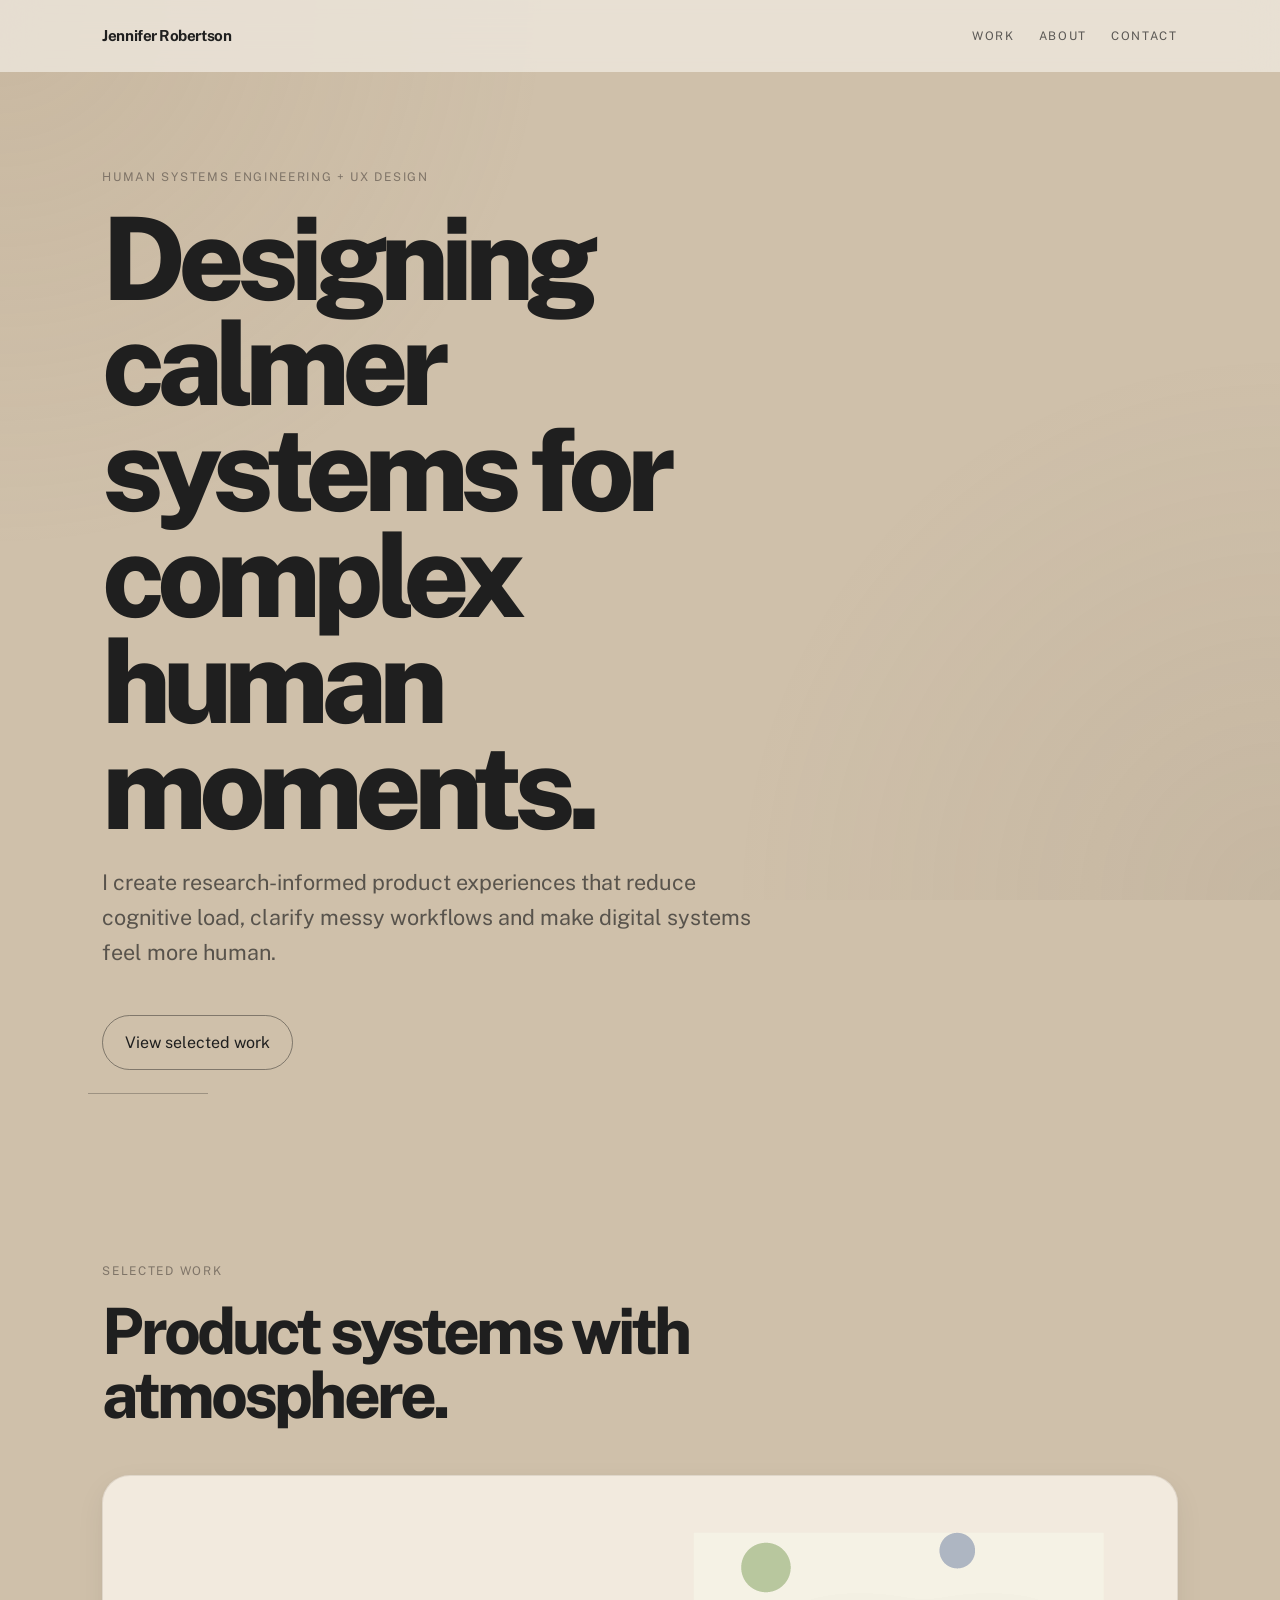
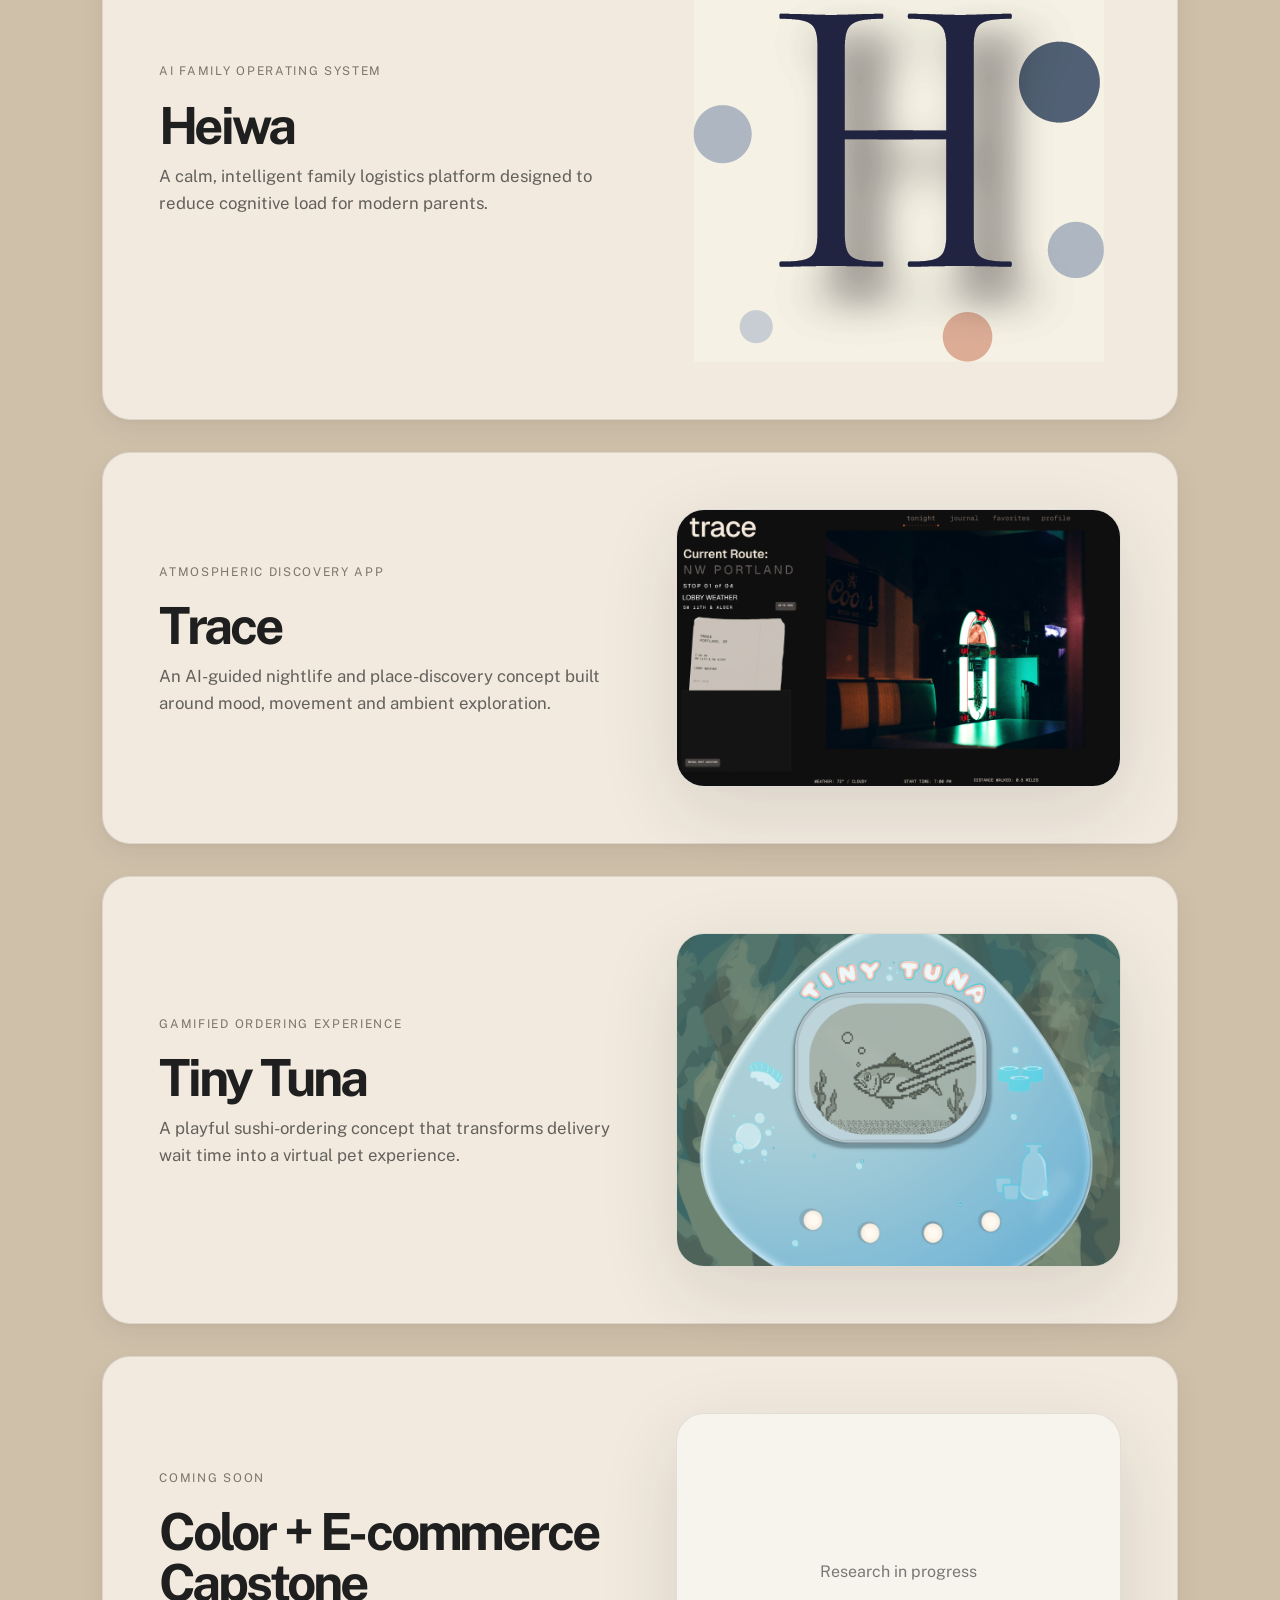
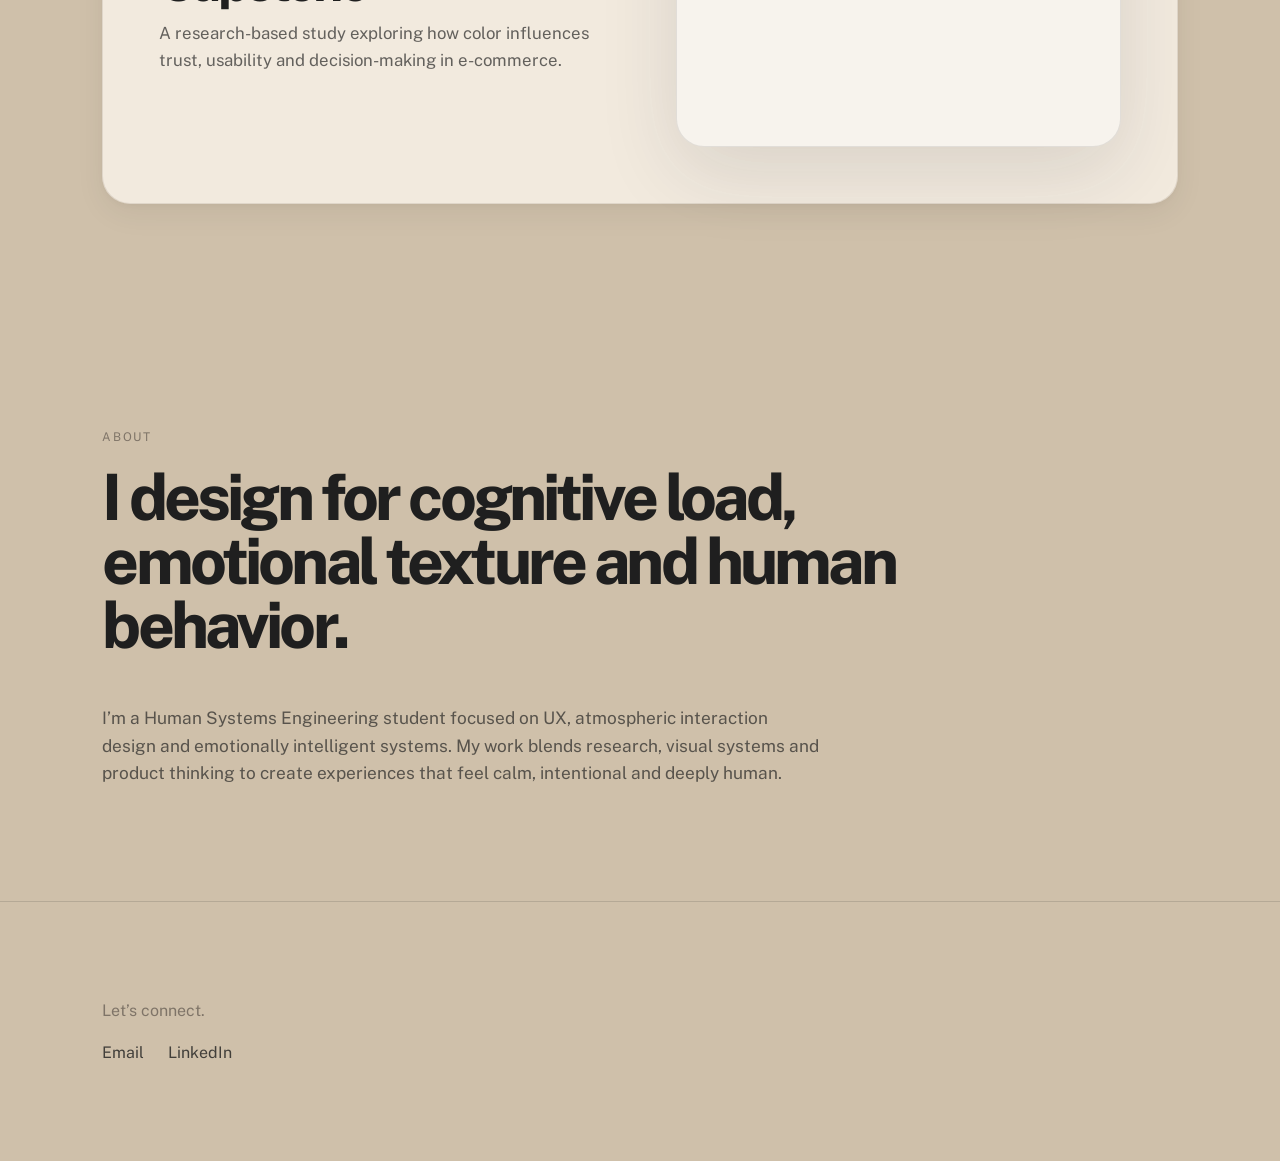
==== index.html @ 4838f0c1 "fixes" ====
<!DOCTYPE html>
<html lang="en">
<head>
  <meta charset="UTF-8">
  <meta name="viewport" content="width=device-width, initial-scale=1.0">

  <title>Jennifer Robertson | Portfolio</title>

  <link rel="preconnect" href="https://fonts.googleapis.com">
  <link rel="preconnect" href="https://fonts.gstatic.com" crossorigin>
  <link href="https://fonts.googleapis.com/css2?family=Public+Sans:wght@300;400;500;600;700;800&display=swap" rel="stylesheet">

  <link rel="stylesheet" href="styles.css">
</head>

<body>
  <header>
    <a href="index.html" class="logo">Jennifer Robertson</a>

    <nav>
      <a href="#work">Work</a>
      <a href="#about">About</a>
      <a href="#contact">Contact</a>
    </nav>
  </header>

  <main>
    <section class="hero fade-in">
      <p class="eyebrow">Human Systems Engineering + UX Design</p>

      <h1>Designing calmer systems for complex human moments.</h1>

<p class="intro">
  I create research-informed product experiences that reduce cognitive load, clarify messy workflows and make digital systems feel more human.
</p>

      <a href="#work" class="button">View selected work</a>
    </section>

    <section id="work" class="work fade-in">
      <p class="eyebrow">Selected Work</p>

      <h2>Product systems with atmosphere.</h2>

      <a class="project-card" href="projects/heiwa.html">
        <div class="project-copy">
          <p class="project-label">AI family operating system</p>
          <h3>Heiwa</h3>
          <p>
            A calm, intelligent family logistics platform designed
            to reduce cognitive load for modern parents.
          </p>
        </div>

        <div class="heiwa-hero-image">
  <img src="../assets/images/heiwa-logo.png"
       alt="Heiwa logo">
</div>
      </a>

      <a class="project-card" href="projects/trace.html">
        <div class="project-copy">
          <p class="project-label">Atmospheric discovery app</p>
          <h3>Trace</h3>
          <p>
            An AI-guided nightlife and place-discovery concept
            built around mood, movement and ambient exploration.
          </p>
        </div>

        <div class="project-image">
          <img src="assets/images/trace-preview.png" alt="Preview of the Trace interface">
        </div>
      </a>

      <a class="project-card" href="projects/tiny-tuna.html">
        <div class="project-copy">
          <p class="project-label">Gamified ordering experience</p>
          <h3>Tiny Tuna</h3>
          <p>
            A playful sushi-ordering concept that transforms delivery
            wait time into a virtual pet experience.
          </p>
        </div>

        <div class="project-image tiny-tuna-card-image">
  <img src="assets/images/tiny-tuna-preview.png" alt="Tiny Tuna virtual pet sushi ordering concept">
</div>

      <a class="project-card" href="projects/capstone.html">
        <div class="project-copy">
          <p class="project-label">Coming soon</p>
          <h3>Color + E-commerce Capstone</h3>
          <p>
            A research-based study exploring how color influences
            trust, usability and decision-making in e-commerce.
          </p>
        </div>

        <div class="project-image placeholder">
          <p>Research in progress</p>
        </div>
      </a>
    </section>

    <section id="about" class="about">
      <p class="eyebrow">About</p>

      <h2>I design for cognitive load, emotional texture and human behavior.</h2>

      <p>
        I’m a Human Systems Engineering student focused on UX,
        atmospheric interaction design and emotionally intelligent systems.
        My work blends research, visual systems and product thinking
        to create experiences that feel calm, intentional and deeply human.
      </p>
    </section>
  </main>

  <footer id="contact">
    <p>Let’s connect.</p>

    <div class="footer-links">
      <a href="mailto:robertsonjenniferc@gmail.com">Email</a>
      <a href="https://www.linkedin.com/in/jennifercrobertson/">LinkedIn</a>
      
    </div>
  </footer>
</body>
</html>
---- styles.css ----
* {
  box-sizing: border-box;
}
html {
  scroll-behavior: smooth;
}
body {
  margin: 0;
  font-family: 'Public Sans', sans-serif;
  background: #cfc0aa;
  color: #1f1f1f;
  line-height: 1.6;
  overflow-x: hidden;
  cursor: default;
}
/* GLOBAL HOMEPAGE BACKGROUND */
body::before {
  content: "";
  position: fixed;
  inset: 0;

  background:
    radial-gradient(
      circle at top left,
      rgba(170, 145, 115, 0.16),
      transparent 35%
    ),
    radial-gradient(
      circle at bottom right,
      rgba(120, 105, 90, 0.10),
      transparent 35%
    );

  z-index: -2;
}

/* HEADER */
header {
  position: sticky;
  top: 0;
  display: flex;
  justify-content: space-between;
  align-items: center;
  padding: 24px 8%;
  backdrop-filter: blur(18px);
  background: rgba(241, 236, 227, 0.72);
  z-index: 10;
}
.logo,
nav a,
footer a {
  color: #1f1f1f;
  text-decoration: none;
}
.logo {
  font-size: 0.95rem;
  font-weight: 700;
  letter-spacing: -0.03em;
}
nav {
  display: flex;
  gap: 24px;
}
nav a {
  text-transform: uppercase;
  letter-spacing: 0.14em;
  font-size: 0.74rem;
  opacity: 0.7;
  transition: opacity 0.25s ease;
}
nav a:hover,
footer a:hover {
  opacity: 1;
}
a,
.button,
.project-card {
  cursor: pointer;
}
/* HERO */
.hero {
  position: relative;
  min-height: 82vh;
  display: flex;
  flex-direction: column;
  justify-content: center;
  padding: 96px 8%;
  max-width: 1100px;
}
.hero::after {
  content: "";
  position: absolute;
  bottom: 72px;
  left: 8%;
  width: 120px;
  height: 1px;
  background: rgba(31, 31, 31, 0.28);
}
.hero h1 {
  text-wrap: balance;
}
/* TYPE */
.eyebrow,
.project-label {
  text-transform: uppercase;
  letter-spacing: 0.14em;
  font-size: 0.75rem;
  color: #7f7468;
  margin: 0 0 18px;
}
h1,
h2,
h3,
p {
  margin-top: 0;
}
h1 {
  font-size: clamp(4rem, 9vw, 8rem);
  line-height: 0.92;
  letter-spacing: -0.07em;
  font-weight: 800;
  max-width: 10ch;
  margin-bottom: 24px;
}
h2 {
  font-size: clamp(2.3rem, 5vw, 4.5rem);
  line-height: 1;
  letter-spacing: -0.06em;
  font-weight: 750;
  max-width: 850px;
  margin-bottom: 48px;
}
h3 {
  font-size: clamp(2rem, 4vw, 3.5rem);
  line-height: 1;
  letter-spacing: -0.06em;
  font-weight: 700;
  margin-bottom: 12px;
}
.intro {
  font-size: clamp(1.1rem, 2vw, 1.35rem);
  max-width: 650px;
  color: rgba(31, 31, 31, 0.68);
}
/* BUTTON */
.button {
  width: fit-content;
  margin-top: 24px;
  padding: 14px 22px;
  border: 1px solid rgba(31, 31, 31, 0.45);
  border-radius: 999px;
  color: #1f1f1f;
  text-decoration: none;
  transition:
    background 0.25s ease,
    color 0.25s ease,
    transform 0.25s ease;
}
.button:hover {
  background: #1f1f1f;
  color: #f1ece3;
  transform: translateY(-2px);
}
/* SECTIONS */
.work,
.about,
footer {
  padding: 96px 8%;
}
/* PROJECT CARDS */
.project-card {
  position: relative;

  display: grid;
  grid-template-columns: 1fr 0.95fr;

  gap: 48px;
  align-items: center;

  max-width: 1180px;

  padding: 56px;
  margin-bottom: 32px;

  background: rgba(255, 250, 243, 0.72);
  backdrop-filter: blur(6px);

  border: 1px solid rgba(92, 74, 53, 0.12);
  border-radius: 28px;

  box-shadow:
    0 10px 30px rgba(0, 0, 0, 0.06),
    0 2px 8px rgba(0, 0, 0, 0.04);

  color: #1f1f1f;
  text-decoration: none;

  transition:
    transform 0.35s ease,
    box-shadow 0.35s ease;
}
.project-card:hover {
  transform: translateY(-6px);

  box-shadow:
    0 18px 50px rgba(0, 0, 0, 0.10),
    0 6px 20px rgba(0, 0, 0, 0.06);
}
.project-card::after {
  content: "";
  position: absolute;
  left: 0;
  bottom: 0;
  width: 0%;
  height: 1px;
  background: rgba(31, 31, 31, 0.5);
  transition: width 0.4s ease;
}
.project-card:hover::after {
  width: 100%;
}
.project-copy p:last-child {
  color: rgba(31, 31, 31, 0.68);
  font-size: 1.05rem;
  max-width: 560px;
}
/* PROJECT IMAGES */
.project-image {
  aspect-ratio: 4 / 3;
  border-radius: 28px;
  overflow: hidden;
  background: #f7f3ed;
  border: 1px solid rgba(31, 31, 31, 0.10);
  box-shadow: 0 24px 80px rgba(31, 31, 31, 0.12);
}
.project-card:nth-of-type(2) .project-image {
  aspect-ratio: 16 / 10;
}
.project-image img {
  width: 100%;
  height: 100%;
  object-fit: cover;
  filter: saturate(0.95) contrast(1.02);
  transition:
    transform 0.5s ease,
    filter 0.5s ease;
}
.project-card:hover .project-image img {
  transform: scale(1.04);
  filter: saturate(1.08) contrast(1.04);
}
.project-image.placeholder {
  display: grid;
  place-items: center;
  color: rgba(31, 31, 31, 0.58);
}
.tiny-tuna-card-image {
  display: flex;
  align-items: center;
  justify-content: center;
  background: #f3efe4;
}
.heiwa-card-image {
  height: 460px;
}

.heiwa-card-image img {
  width: 70%;
}

/* ABOUT */
.about {
  max-width: 1100px;
}
.about p:last-child {
  color: rgba(31, 31, 31, 0.68);
  font-size: 1.08rem;
  max-width: 720px;
}
/* FOOTER */
footer {
  border-top: 1px solid rgba(31, 31, 31, 0.14);
}
footer p {
  color: #7f7468;
}
.footer-links {
  display: flex;
  gap: 24px;
  flex-wrap: wrap;
}
footer a {
  opacity: 0.8;
  transition: opacity 0.25s ease;
}
/* FADE IN */
.fade-in {
  animation: fadeIn 1.2s ease forwards;
}
@keyframes fadeIn {
  from {
    opacity: 0;
    transform: translateY(18px);
  }
  to {
    opacity: 1;
    transform: translateY(0);
  }
}
/* TRACE PAGE */
.trace-page {
  background: #0b0b0b;
  color: #f3ede4;
}
.trace-page::before {
  content: "";
  position: fixed;
  inset: 0;
  background-image:
    linear-gradient(rgba(0, 0, 0, 0.55), rgba(0, 0, 0, 0.88)),
    url("assets/images/trace-preview.png");
  background-size: cover;
  background-position: center;
  opacity: 0.22;
  filter: blur(2px) saturate(0.9);
  transform: scale(1.03);
  z-index: -2;
}
.trace-page::after {
  content: "";
  position: fixed;
  inset: 0;
  background:
    radial-gradient(circle at top left, rgba(255, 180, 120, 0.10), transparent 35%),
    radial-gradient(circle at bottom right, rgba(120, 150, 255, 0.08), transparent 35%);
  pointer-events: none;
  z-index: -1;
}
.trace-page header {
  background: rgba(11, 11, 11, 0.55);
}
.trace-page .logo,
.trace-page nav a {
  color: #f3ede4;
}
.trace-page .eyebrow,
.trace-page .project-label {
  color: #b8aba0;
}
.trace-page .intro,
.trace-page .case-section p:last-child,
.trace-page .case-overview p:last-child {
  color: rgba(243, 237, 228, 0.76);
}
.trace-visual-hero {
  position: relative;
  min-height: 88vh;
  max-width: none;
  padding: 0;
  overflow: hidden;
}
.trace-visual-hero img {
  position: absolute;
  inset: 0;
  width: 100%;
  height: 100%;
  object-fit: cover;
  opacity: 0.42;
  filter: saturate(0.95) contrast(1.05);
}
.trace-visual-hero::before {
  content: "";
  position: absolute;
  inset: 0;
  background:
    linear-gradient(90deg, rgba(11, 11, 11, 0.92), rgba(11, 11, 11, 0.45)),
    linear-gradient(rgba(11, 11, 11, 0.2), rgba(11, 11, 11, 0.82));
  z-index: 1;
}
.trace-visual-hero::after {
  display: none;
}
.case-hero-copy {
  position: relative;
  z-index: 2;
  padding: 120px 8%;
  max-width: 900px;
}
.case-hero {
  min-height: 72vh;
  padding: 120px 8% 72px;
  display: flex;
  flex-direction: column;
  justify-content: center;
}
.case-hero h1 {
  max-width: none;
}
.case-image-wide {
  padding: 0 8% 96px;
}
.case-image-wide img {
  width: 100%;
  max-height: 760px;
  object-fit: cover;
  border-radius: 32px;
  border: 1px solid rgba(243, 237, 228, 0.14);
  box-shadow: 0 32px 100px rgba(0, 0, 0, 0.45);
}
.case-overview {
  display: grid;
  grid-template-columns: repeat(3, 1fr);
  gap: 32px;
  padding: 0 8% 96px;
  max-width: 1180px;
}
.case-section {
  padding: 96px 8%;
  max-width: 980px;
}
.case-section p:last-child {
  font-size: 1.1rem;
  max-width: 720px;
}
.case-section.split {
  max-width: 1180px;
  display: grid;
  grid-template-columns: 1fr 1fr;
  gap: 64px;
  align-items: start;
}
.case-quote {
  padding: 120px 8%;
  max-width: 1180px;
}
.case-quote p {
  font-size: clamp(2.4rem, 6vw, 6rem);
  line-height: 0.98;
  letter-spacing: -0.07em;
  font-weight: 800;
  max-width: 950px;
  color: #f3ede4;
}
.case-gallery {
  display: grid;
  grid-template-columns: 1fr 1fr;
  gap: 24px;
  padding: 24px 8% 96px;
}
.case-gallery img {
  width: 100%;
  height: 520px;
  object-fit: cover;
  border-radius: 28px;
  border: 1px solid rgba(243, 237, 228, 0.14);
  box-shadow: 0 24px 80px rgba(0, 0, 0, 0.35);
}
/* HEIWA PAGE */
.heiwa-page {
  background: #ece5d8;
  color: #212e40;
}

.heiwa-image-block,
.heiwa-feature img,
.heiwa-gallery img,
.heiwa-design-system img {
  background: #f8f5ec;
}

.heiwa-section,
.heiwa-design-system {
  background: transparent;
}
.heiwa-page::before,
.heiwa-page::after {
  display: none;
}
.heiwa-page header {
  background: rgba(243, 239, 228, 0.78);
}
.heiwa-page .logo,
.heiwa-page nav a {
  color: #212e40;
}
.heiwa-page .eyebrow {
  color: #4f6074;
}
.heiwa-hero-image {
  display: flex;
  justify-content: center;
  align-items: center;
}

.heiwa-hero h1 {
  max-width: 11ch;
}
.heiwa-hero .intro,
.heiwa-section p:last-child,
.heiwa-feature-copy p,
.heiwa-design-system p {
  color: rgba(33, 46, 64, 0.76);
}
.heiwa-image-block,
.heiwa-feature img,
.heiwa-gallery img,
.heiwa-design-system img {
  border-radius: 32px;
  overflow: hidden;
  background: #f8f5ec;
  box-shadow: 0 24px 80px rgba(33, 46, 64, 0.16);
  border: 1px solid rgba(33, 46, 64, 0.08);
}

.heiwa-hero-image {
  background: transparent;
  border: none;
  box-shadow: none;
  display: flex;
  justify-content: center;
  align-items: center;
}
.heiwa-image-block,
.heiwa-feature img,
.heiwa-gallery img,
.heiwa-design-system img {
  border-radius: 32px;
  overflow: hidden;
  background: #f8f5ec;
  box-shadow: 0 24px 80px rgba(33, 46, 64, 0.16);
  border: 1px solid rgba(33, 46, 64, 0.08);
}

.heiwa-hero-image {
  background: transparent;
  border: none;
  box-shadow: none;
  display: flex;
  justify-content: center;
  align-items: center;
}
.heiwa-overview {
  display: grid;
  grid-template-columns: repeat(3, 1fr);
  gap: 32px;
  padding: 0 8% 96px;
  max-width: 1180px;
}
.heiwa-overview p:last-child {
  color: rgba(33, 46, 64, 0.72);
}
.heiwa-section {
  padding: 96px 8%;
  max-width: 980px;
}
.heiwa-section.split {
  max-width: 1180px;
  display: grid;
  grid-template-columns: 1fr 1fr;
  gap: 64px;
}
.heiwa-image-block {
  margin: 0 8% 96px;
}
.heiwa-image-block img {
  max-height: 780px;
  object-fit: cover;
}
.heiwa-feature {
  display: grid;
  grid-template-columns: 0.75fr 1fr;
  gap: 64px;
  align-items: center;
  padding: 96px 8%;
}
.heiwa-feature.reverse {
  grid-template-columns: 1fr 0.75fr;
}
.heiwa-feature.reverse .heiwa-feature-copy {
  order: 2;
}
.heiwa-feature.reverse img {
  order: 1;
}
.heiwa-feature img {
  max-height: 820px;
  object-fit: contain;
  background: #f8f5ec;
}
.heiwa-gallery {
  display: grid;
  grid-template-columns: 1fr 1fr;
  gap: 32px;
  padding: 24px 8% 96px;
}
.heiwa-gallery img {
  max-height: 780px;
  object-fit: contain;
  background: #f8f5ec;
}
.heiwa-design-system {
  padding: 96px 8%;
}
.heiwa-design-system p {
  max-width: 720px;
  font-size: 1.08rem;
}
.heiwa-design-system img {
  margin-top: 40px;
}
.heiwa-design-system {
  padding: 96px 8%;
  max-width: 1200px;
}

.heiwa-design-system img {
  width: 100%;
  max-width: 1000px;
  margin-top: 40px;
  display: block;
  border-radius: 24px;
}
.heiwa-onboarding-block {
  padding: 24px 8% 96px;
  display: flex;
  justify-content: center;
}

.heiwa-onboarding-block img {
  width: 340px;
  max-width: 80%;
  height: auto;
  border-radius: 36px;
  box-shadow: 0 24px 60px rgba(33, 46, 64, 0.18);
}
.heiwa-phone-pair {
  display: flex;
  justify-content: center;
  align-items: flex-start;
  gap: 72px;
  padding: 24px 8% 96px;
}

.heiwa-phone-pair img {
  width: 300px;
  max-width: 42vw;
  height: auto;
  border-radius: 36px;
  box-shadow: 0 24px 60px rgba(33, 46, 64, 0.16);
}
/* TINY TUNA PAGE */
.tiny-tuna-page {
  background: #dff8fb;
  color: #26353a;
  position: relative;
}
.tiny-tuna-page::before,
.tiny-tuna-page::after {
  display: none;
}
.bubble-overlay {
  position: fixed;
  inset: 0;
  background-image: url("assets/images/bubbles.gif");
  background-repeat: repeat;
  background-size: cover;
  opacity: 0.2;
  pointer-events: none;
  z-index: 0;
}
.tiny-tuna-page header,
.tiny-tuna-page main {
  position: relative;
  z-index: 2;
}
.tiny-tuna-page header {
  background: rgba(223, 248, 251, 0.78);
}
.tiny-tuna-page .logo,
.tiny-tuna-page nav a {
  color: #26353a;
}
.tiny-tuna-page h1,
.tiny-tuna-page h2,
.tiny-tuna-page h3 {
  font-family: 'M PLUS Rounded 1c', sans-serif;
}
.tiny-tuna-page .eyebrow {
  font-family: 'M PLUS Rounded 1c', sans-serif;
  font-weight: 700;
  letter-spacing: 0.12em;
  color: #407d89;
}
.tiny-tuna-page p,
.tiny-tuna-page li {
  font-family: 'Public Sans', sans-serif;
}
.tuna-hero {
  display: grid;
  grid-template-columns: 0.9fr 1fr;
  gap: 64px;
  align-items: center;
  padding: 120px 8% 96px;
}
.tuna-hero h1 {
  max-width: 12ch;
}
.tuna-hero .intro,
.tuna-section p:last-child,
.tuna-overview p:last-child {
  color: rgba(38, 53, 58, 0.74);
}
.tuna-hero-gif {
  display: flex;
  justify-content: center;
  align-items: center;
  min-height: 520px;
  border-radius: 40px;
  background:
    radial-gradient(circle at center, rgba(255, 255, 255, 0.9), rgba(185, 233, 240, 0.45));
  border: 1px solid rgba(38, 53, 58, 0.08);
  box-shadow: 0 24px 80px rgba(38, 53, 58, 0.14);
}
.tuna-hero-gif img {
  width: min(70%, 560px);
  height: auto;
}
.tuna-overview {
  display: grid;
  grid-template-columns: repeat(3, 1fr);
  gap: 32px;
  padding: 0 8% 96px;
  max-width: 1180px;
}
.tuna-section {
  padding: 96px 8%;
  max-width: 980px;
}
.tiny-tuna-page h2 {
  font-size: clamp(2.4rem, 3.6vw, 4rem);
  line-height: 1.06;
  letter-spacing: -0.045em;
  max-width: 760px;
}
.tiny-tuna-page .tuna-section.split {
  display: block;
  max-width: 980px;
}
.tiny-tuna-page .tuna-section.split > div,
.tiny-tuna-page .tuna-section.split > p {
  max-width: 720px;
}
.tiny-tuna-page .tuna-section.split > p {
  margin-top: 32px;
}
.tuna-prompt-card {
  margin: 0 8% 96px;
  padding: 64px;
  border-radius: 36px;
  background: #fff7f2;
  border: 1px solid rgba(38, 53, 58, 0.08);
  box-shadow: 0 24px 80px rgba(38, 53, 58, 0.12);
}
.tuna-prompt-card h2 {
  max-width: 960px;
}
.brand-image {
  margin-top: 48px;
}
.brand-image img {
  width: 100%;
  display: block;
  border-radius: 28px;
  box-shadow: 0 24px 80px rgba(38, 53, 58, 0.12);
}
.tuna-flow-gallery {
  display: grid;
  grid-template-columns: repeat(3, 1fr);
  gap: 24px;
  padding: 24px 8% 96px;
}
.tuna-flow-gallery img {
  width: 100%;
  border-radius: 24px;
}
.tuna-states {
  display: grid;
  grid-template-columns: repeat(3, 1fr);
  gap: 24px;
  padding: 24px 8% 96px;
}
.tuna-state {
  padding: 32px;
  border-radius: 32px;
  background: rgba(255, 255, 255, 0.72);
  border: 1px solid rgba(38, 53, 58, 0.08);
  text-align: center;
  box-shadow: 0 18px 60px rgba(38, 53, 58, 0.10);
}
.tuna-state img {
  width: 100%;
  height: 220px;
  object-fit: contain;
}
.tuna-state h3 {
  font-size: 1.5rem;
  letter-spacing: -0.04em;
  font-weight: 700;
}
/* MOBILE */
@media (max-width: 760px) {
  header {
    flex-direction: column;
    align-items: flex-start;
    gap: 18px;
  }
  nav {
    gap: 16px;
    flex-wrap: wrap;
  }
  .hero,
  .case-hero,
  .heiwa-hero,
  .tuna-hero {
    padding-top: 88px;
  }
  .hero::after {
    bottom: 48px;
  }
  h1 {
    font-size: clamp(3.2rem, 16vw, 5rem);
  }
  h2 {
    line-height: 1.05;
  }
  .project-card,
  .case-section.split,
  .heiwa-hero,
  .heiwa-feature,
  .heiwa-feature.reverse,
  .heiwa-section.split,
  .heiwa-gallery,
  .heiwa-overview,
  .tuna-hero,
  .tuna-overview,
  .tuna-states,
  .tuna-flow-gallery {
    grid-template-columns: 1fr;
  }
  .project-card,
  .tuna-hero {
    gap: 40px;
  }
  .project-image {
    aspect-ratio: 16 / 10;
    border-radius: 20px;
  }
  .case-image-wide,
  .case-overview {
    padding-bottom: 64px;
  }
  .case-image-wide img,
  .heiwa-hero-image,
  .heiwa-image-block,
  .heiwa-feature img,
  .heiwa-gallery img,
  .heiwa-design-system img,
  .brand-image img {
    border-radius: 22px;
  }
  .case-section,
  .case-quote {
    padding-top: 72px;
    padding-bottom: 72px;
  }
  .case-gallery {
    grid-template-columns: 1fr;
  }
  .case-gallery img {
    height: auto;
  }
  .trace-visual-hero {
    min-height: 76vh;
  }
  .trace-visual-hero img {
    opacity: 0.35;
  }
  .case-hero-copy {
    padding: 96px 8%;
  }
  .heiwa-feature.reverse .heiwa-feature-copy,
  .heiwa-feature.reverse img {
    order: initial;
  }
  .tuna-hero-gif {
    min-height: 360px;
    border-radius: 28px;
  }
  .tuna-hero-gif img {
    width: 82%;
  }
  .tuna-prompt-card {
    padding: 32px;
    border-radius: 24px;
  }
  .tiny-tuna-page h2 {
    font-size: clamp(2.3rem, 11vw, 4rem);
    max-width: none;
  }
}
.heiwa-phone-pair {
  display: flex;
  justify-content: center;
  align-items: flex-start;
  gap: 72px;
  padding: 24px 8% 96px;
}

.heiwa-phone-pair img {
  width: 300px;
  max-width: 42vw;
  height: auto;
  border-radius: 36px;
  box-shadow: 0 24px 60px rgba(33, 46, 64, 0.16);
}
/* HEIWA HOMEPAGE CARD PREVIEW FIX */

.project-image.heiwa-card-image {
  height: 340px;
  

  display: flex;
  align-items: center;
  justify-content: center;

  background: #f8f5ec;
  overflow: hidden;
}

.project-image.heiwa-card-image img {
  width: 34%;
  height: auto;
  max-height: 88%;

  object-fit: contain;
  object-position: center center;

  transform: none;
}

.project-card:hover .project-image.heiwa-card-image img {
  transform: scale(1.02);
}
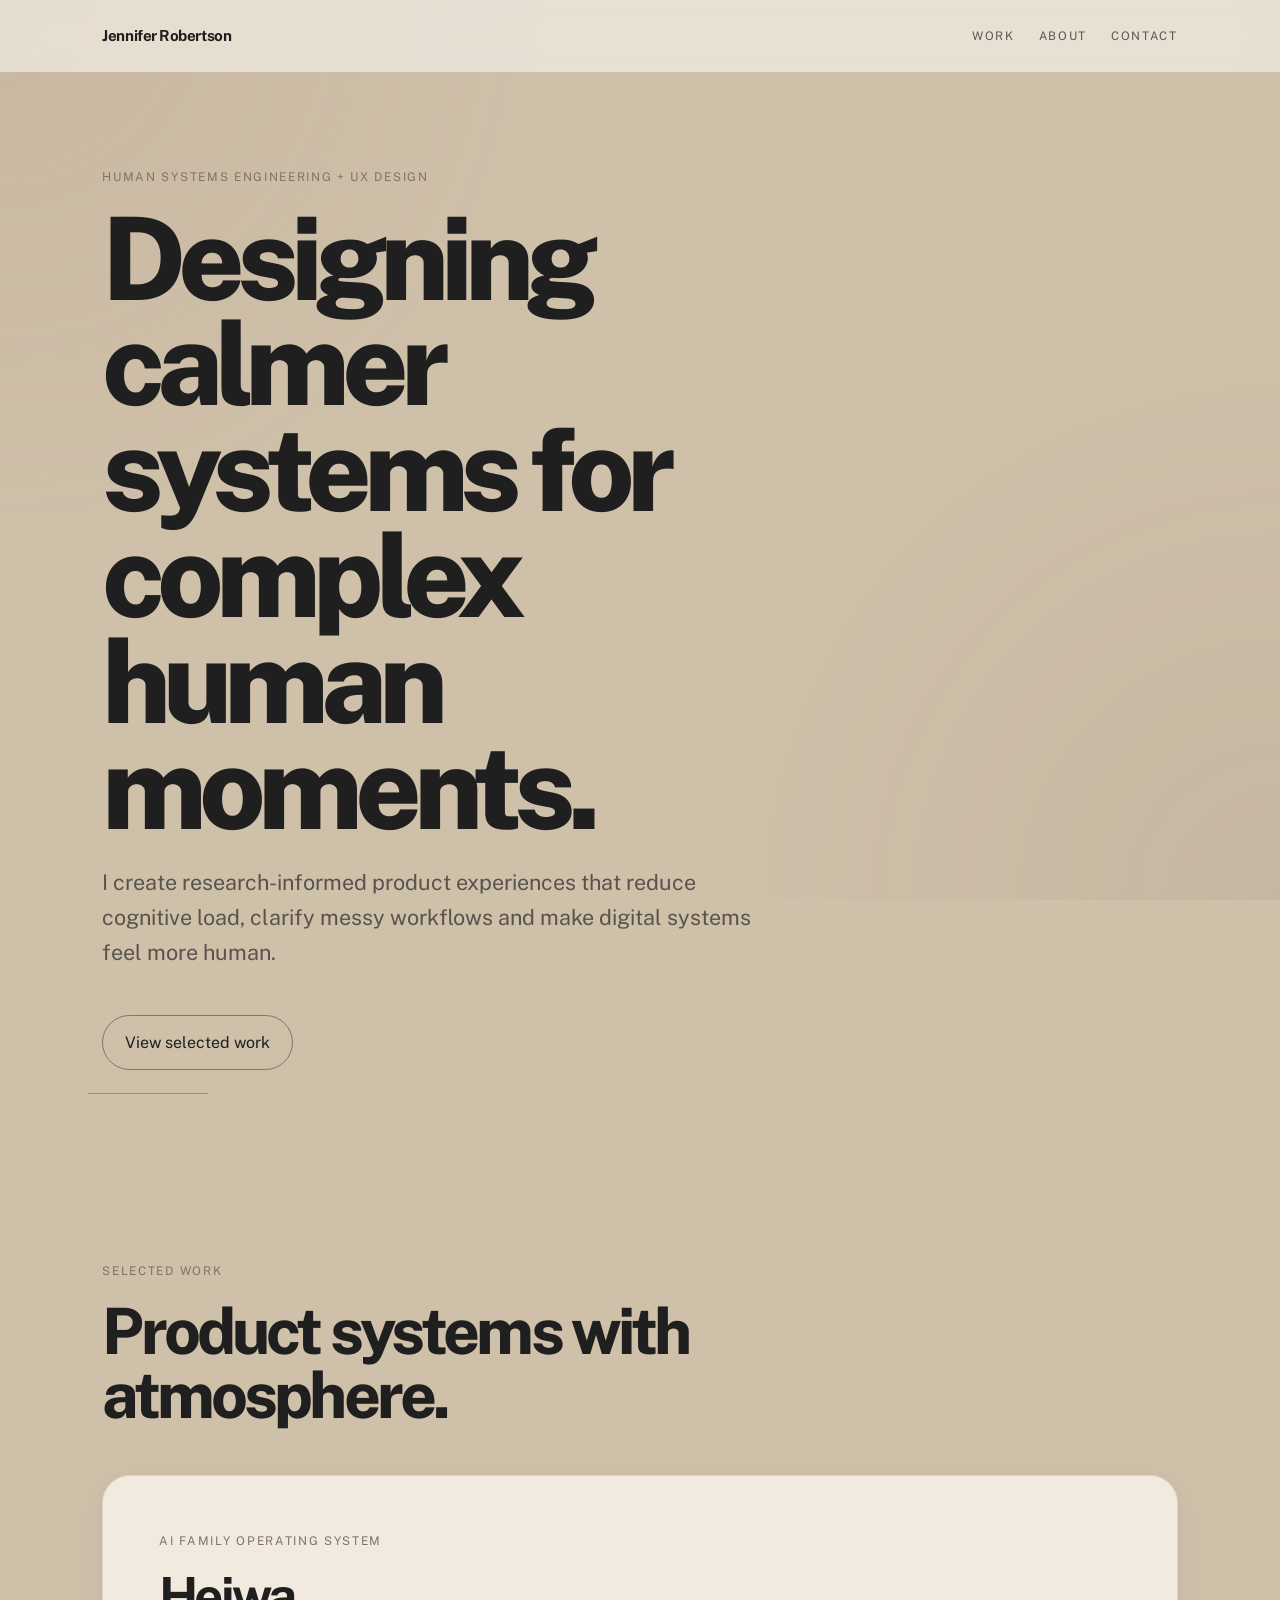
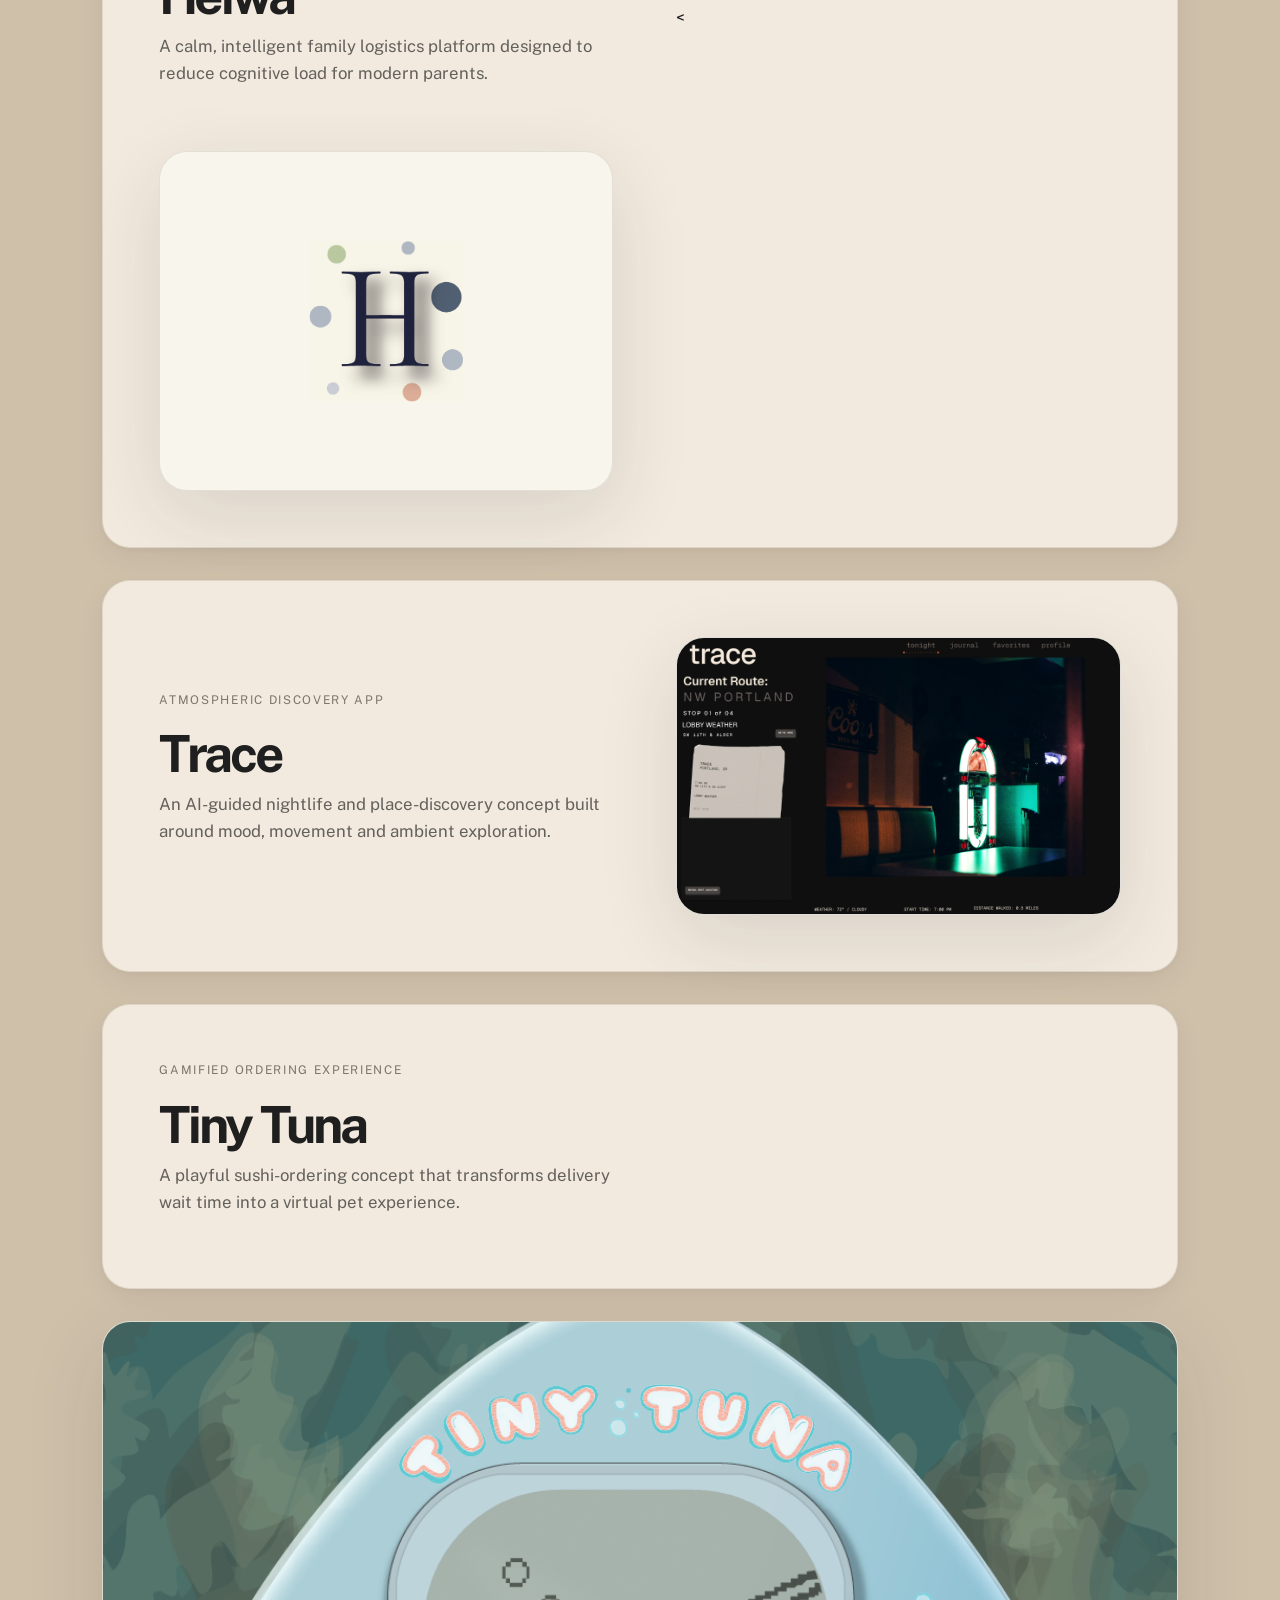
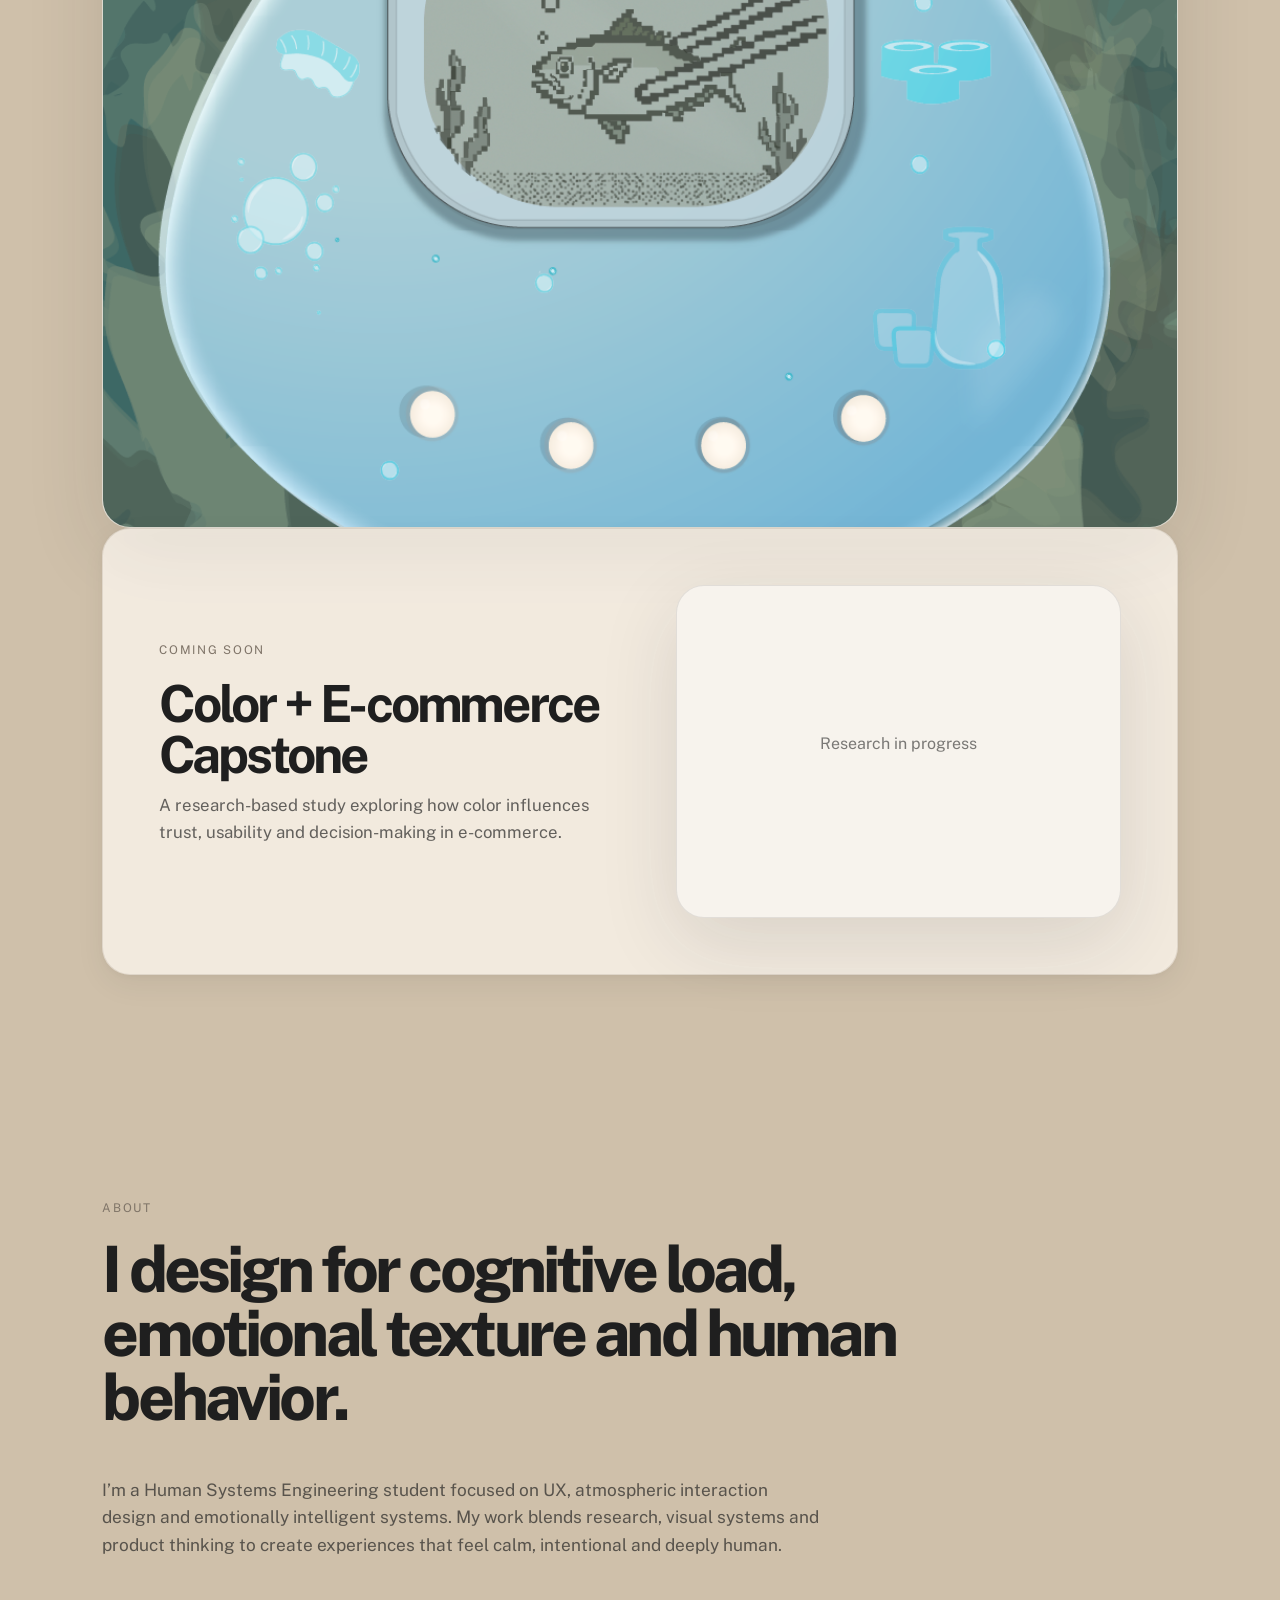
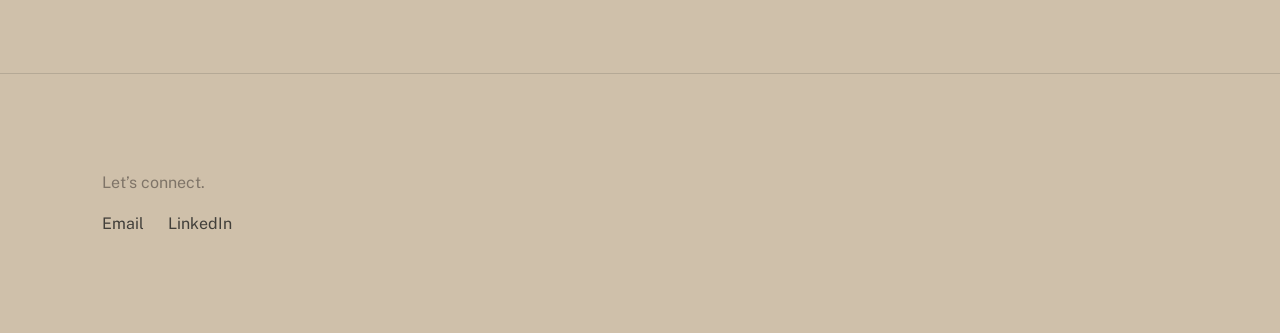
==== commit f19f8e3c: "Update index.html" ====
--- a/index.html
+++ b/index.html
@@ -52,9 +52,8 @@
           </p>
         </div>
 
-        <div class="heiwa-hero-image">
-  <img src="../assets/images/heiwa-logo.png"
-       alt="Heiwa logo">
+        <<div class="project-image heiwa-card-image">
+  <img src="assets/images/heiwa-logo.png" alt="Heiwa logo">
 </div>
       </a>
 
@@ -82,6 +81,7 @@
             wait time into a virtual pet experience.
           </p>
         </div>
+        </a>
 
         <div class="project-image tiny-tuna-card-image">
   <img src="assets/images/tiny-tuna-preview.png" alt="Tiny Tuna virtual pet sushi ordering concept">
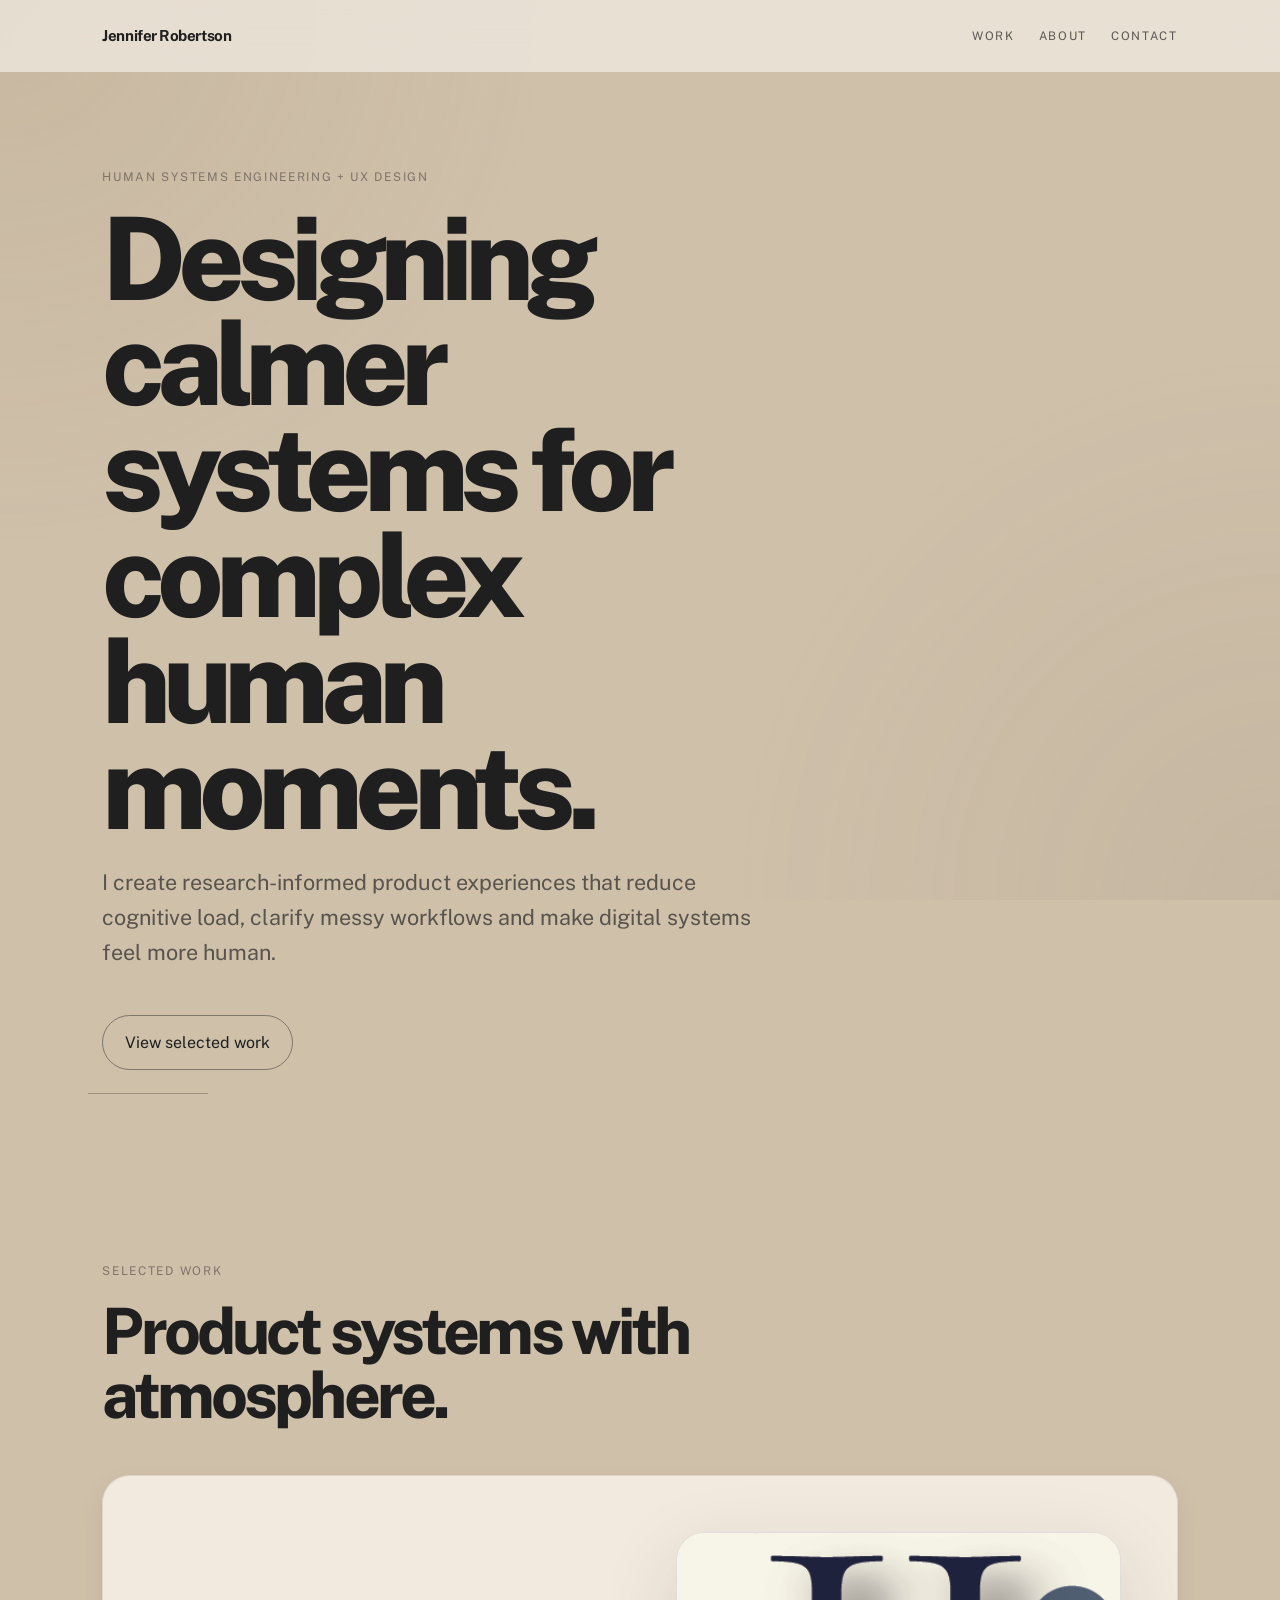
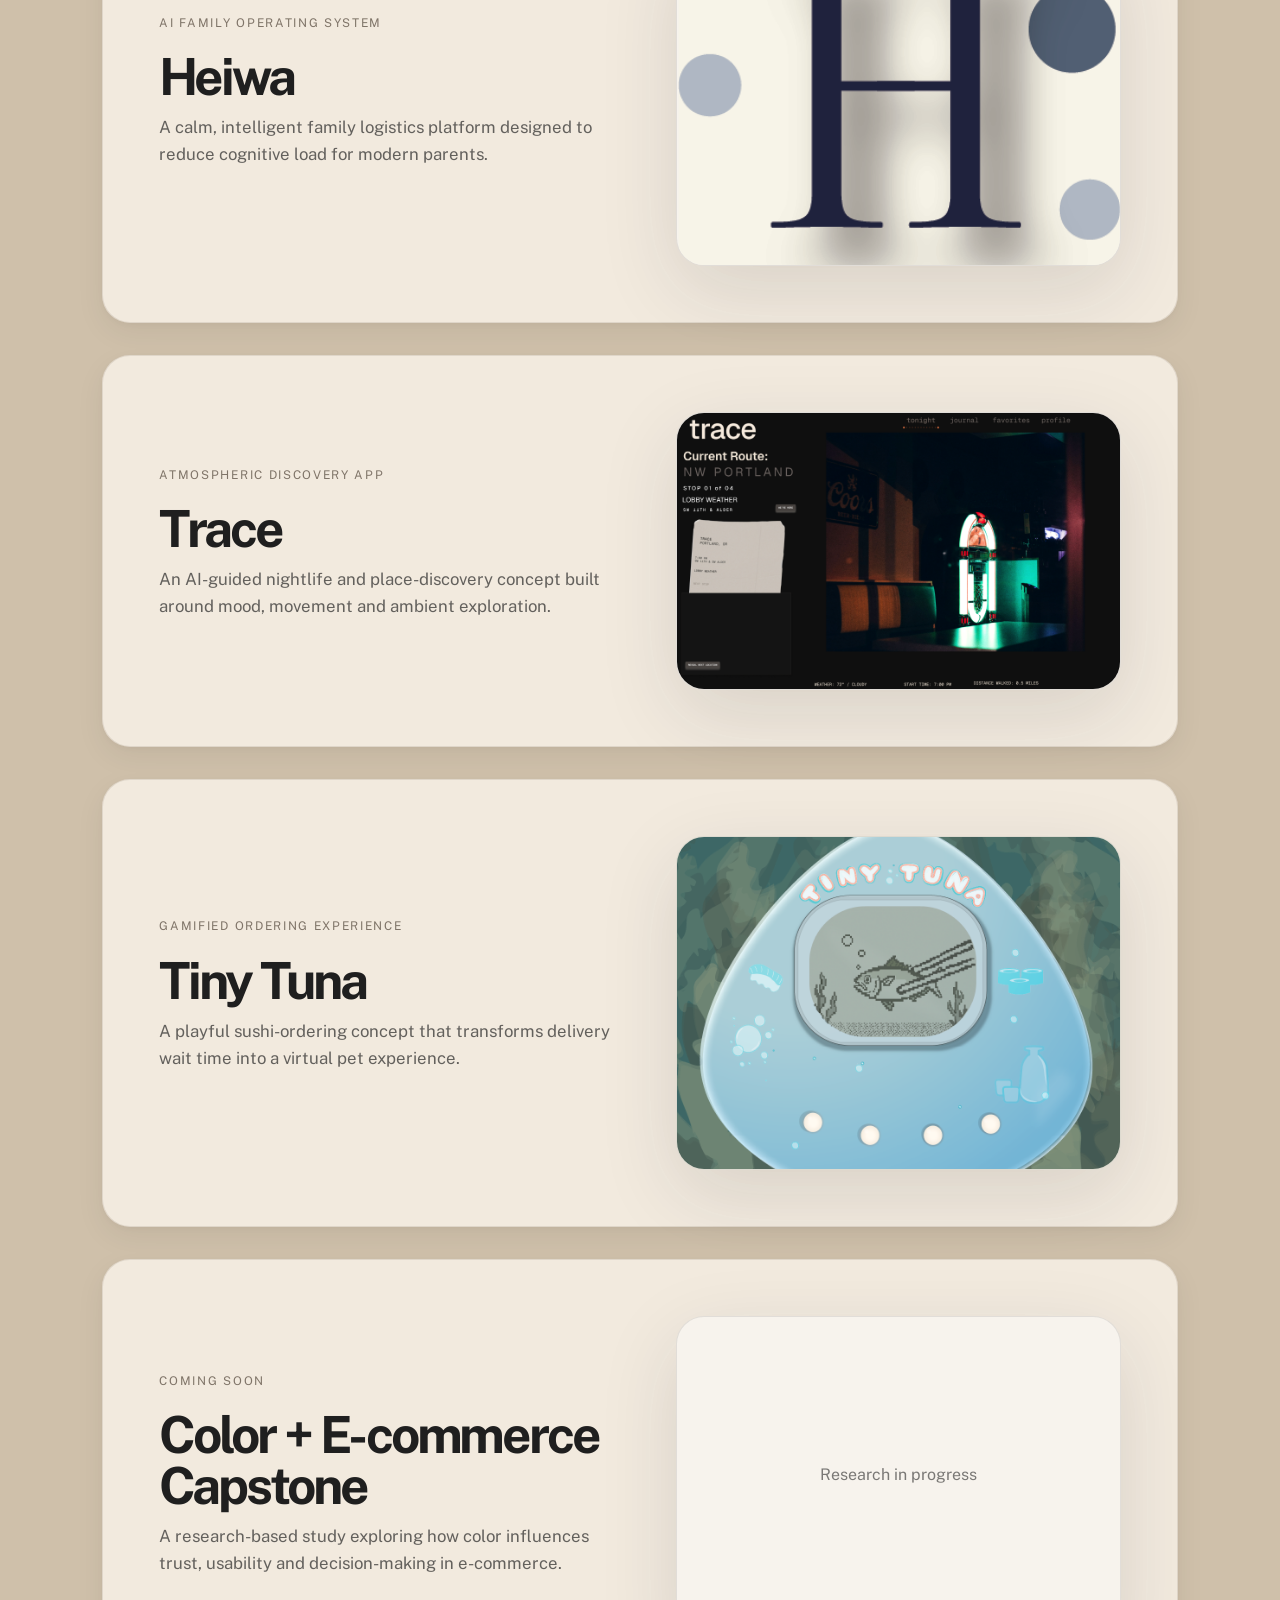
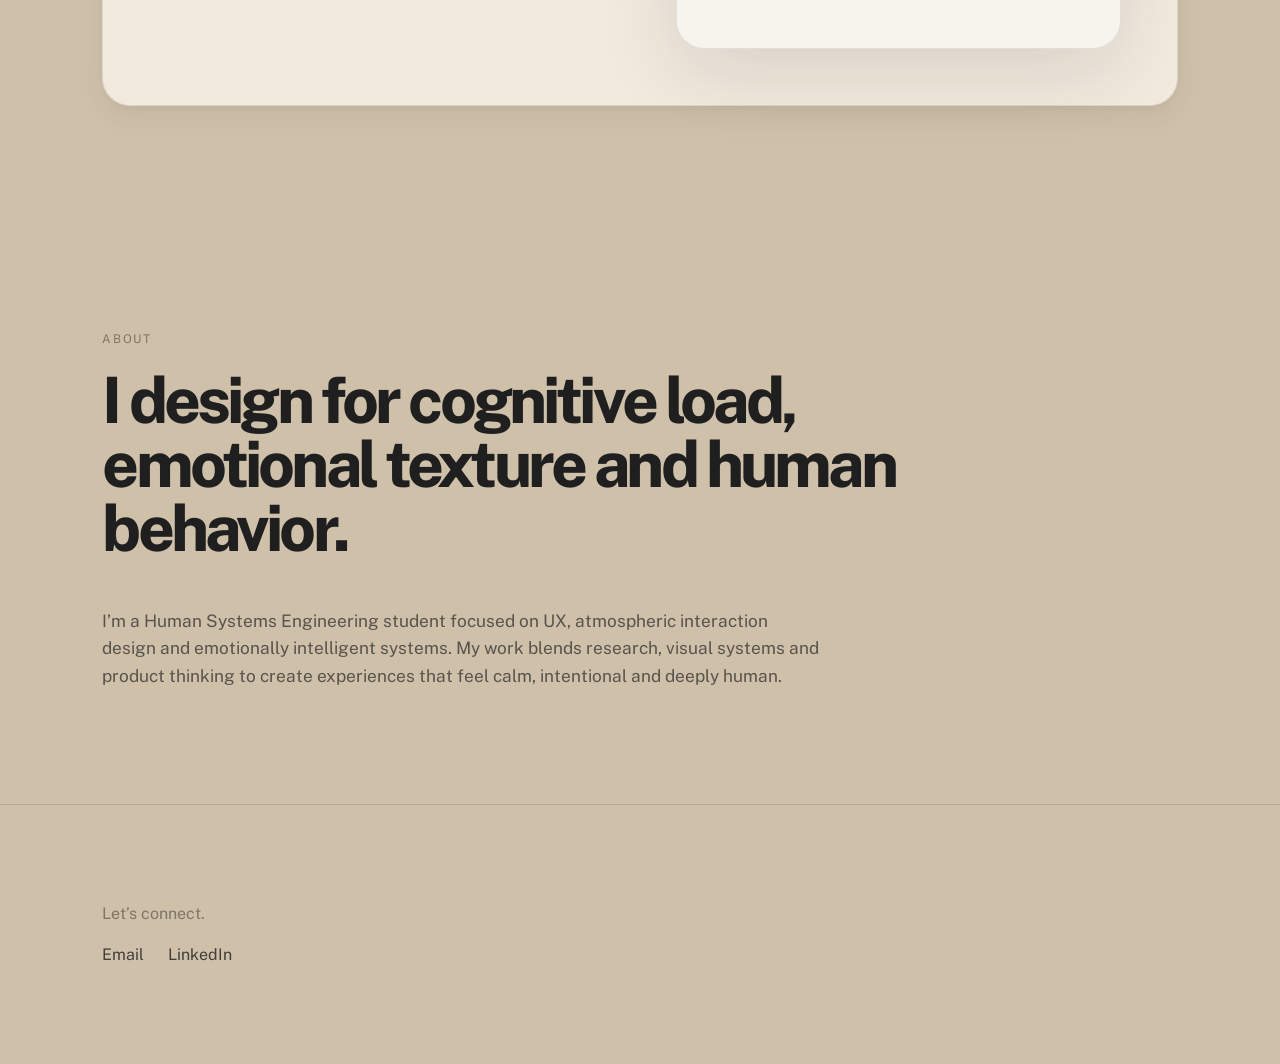
==== commit 8ce6beee: "Update index.html" ====
--- a/index.html
+++ b/index.html
@@ -3,17 +3,21 @@
 <head>
   <meta charset="UTF-8">
   <meta name="viewport" content="width=device-width, initial-scale=1.0">
-
   <title>Jennifer Robertson | Portfolio</title>
 
   <link rel="preconnect" href="https://fonts.googleapis.com">
   <link rel="preconnect" href="https://fonts.gstatic.com" crossorigin>
-  <link href="https://fonts.googleapis.com/css2?family=Public+Sans:wght@300;400;500;600;700;800&display=swap" rel="stylesheet">
+
+  <link
+    href="https://fonts.googleapis.com/css2?family=Public+Sans:wght@300;400;500;600;700;800&display=swap"
+    rel="stylesheet"
+  >
 
   <link rel="stylesheet" href="styles.css">
 </head>
 
 <body>
+
   <header>
     <a href="index.html" class="logo">Jennifer Robertson</a>
 
@@ -25,42 +29,58 @@
   </header>
 
   <main>
+
     <section class="hero fade-in">
       <p class="eyebrow">Human Systems Engineering + UX Design</p>
 
       <h1>Designing calmer systems for complex human moments.</h1>
 
-<p class="intro">
-  I create research-informed product experiences that reduce cognitive load, clarify messy workflows and make digital systems feel more human.
-</p>
+      <p class="intro">
+        I create research-informed product experiences that reduce cognitive load, clarify messy workflows and make digital systems feel more human.
+      </p>
 
       <a href="#work" class="button">View selected work</a>
     </section>
 
     <section id="work" class="work fade-in">
+
       <p class="eyebrow">Selected Work</p>
 
       <h2>Product systems with atmosphere.</h2>
 
+      <!-- HEIWA -->
+
       <a class="project-card" href="projects/heiwa.html">
+
         <div class="project-copy">
           <p class="project-label">AI family operating system</p>
+
           <h3>Heiwa</h3>
+
           <p>
             A calm, intelligent family logistics platform designed
             to reduce cognitive load for modern parents.
           </p>
         </div>
 
-        <<div class="project-image heiwa-card-image">
-  <img src="assets/images/heiwa-logo.png" alt="Heiwa logo">
-</div>
+        <div class="project-image">
+          <img
+            src="assets/images/heiwa-logo.png"
+            alt="Heiwa logo"
+          >
+        </div>
+
       </a>
 
+      <!-- TRACE -->
+
       <a class="project-card" href="projects/trace.html">
+
         <div class="project-copy">
           <p class="project-label">Atmospheric discovery app</p>
+
           <h3>Trace</h3>
+
           <p>
             An AI-guided nightlife and place-discovery concept
             built around mood, movement and ambient exploration.
@@ -68,29 +88,47 @@
         </div>
 
         <div class="project-image">
-          <img src="assets/images/trace-preview.png" alt="Preview of the Trace interface">
+          <img
+            src="assets/images/trace-preview.png"
+            alt="Preview of the Trace interface"
+          >
         </div>
+
       </a>
 
+      <!-- TINY TUNA -->
+
       <a class="project-card" href="projects/tiny-tuna.html">
+
         <div class="project-copy">
           <p class="project-label">Gamified ordering experience</p>
+
           <h3>Tiny Tuna</h3>
+
           <p>
             A playful sushi-ordering concept that transforms delivery
             wait time into a virtual pet experience.
           </p>
         </div>
-        </a>
 
         <div class="project-image tiny-tuna-card-image">
-  <img src="assets/images/tiny-tuna-preview.png" alt="Tiny Tuna virtual pet sushi ordering concept">
-</div>
+          <img
+            src="assets/images/tiny-tuna-preview.png"
+            alt="Tiny Tuna virtual pet sushi ordering concept"
+          >
+        </div>
+
+      </a>
+
+      <!-- CAPSTONE -->
 
       <a class="project-card" href="projects/capstone.html">
+
         <div class="project-copy">
           <p class="project-label">Coming soon</p>
+
           <h3>Color + E-commerce Capstone</h3>
+
           <p>
             A research-based study exploring how color influences
             trust, usability and decision-making in e-commerce.
@@ -100,10 +138,13 @@
         <div class="project-image placeholder">
           <p>Research in progress</p>
         </div>
+
       </a>
+
     </section>
 
     <section id="about" class="about">
+
       <p class="eyebrow">About</p>
 
       <h2>I design for cognitive load, emotional texture and human behavior.</h2>
@@ -114,17 +155,23 @@
         My work blends research, visual systems and product thinking
         to create experiences that feel calm, intentional and deeply human.
       </p>
+
     </section>
+
   </main>
 
   <footer id="contact">
+
     <p>Let’s connect.</p>
 
     <div class="footer-links">
       <a href="mailto:robertsonjenniferc@gmail.com">Email</a>
-      <a href="https://www.linkedin.com/in/jennifercrobertson/">LinkedIn</a>
-      
+      <a href="https://www.linkedin.com/in/jennifercrobertson/" target="_blank">
+        LinkedIn
+      </a>
     </div>
+
   </footer>
+
 </body>
 </html>
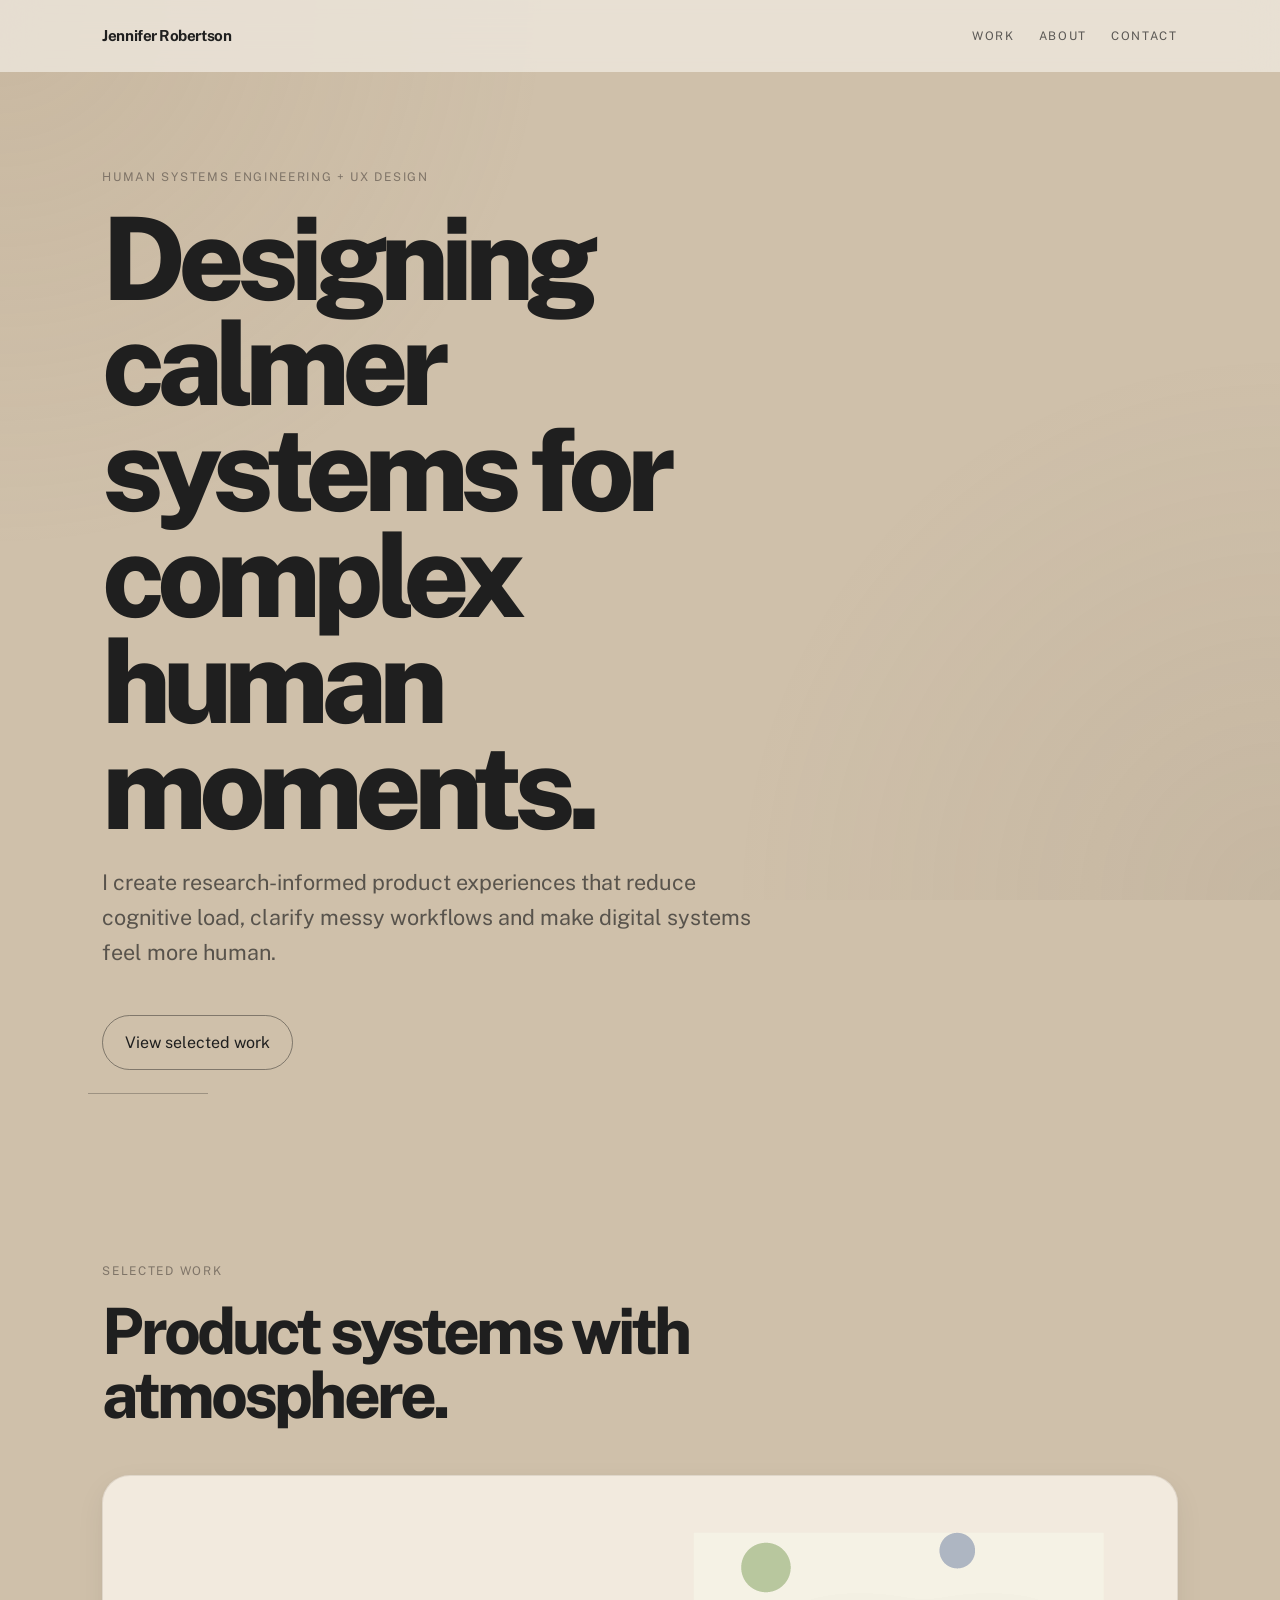
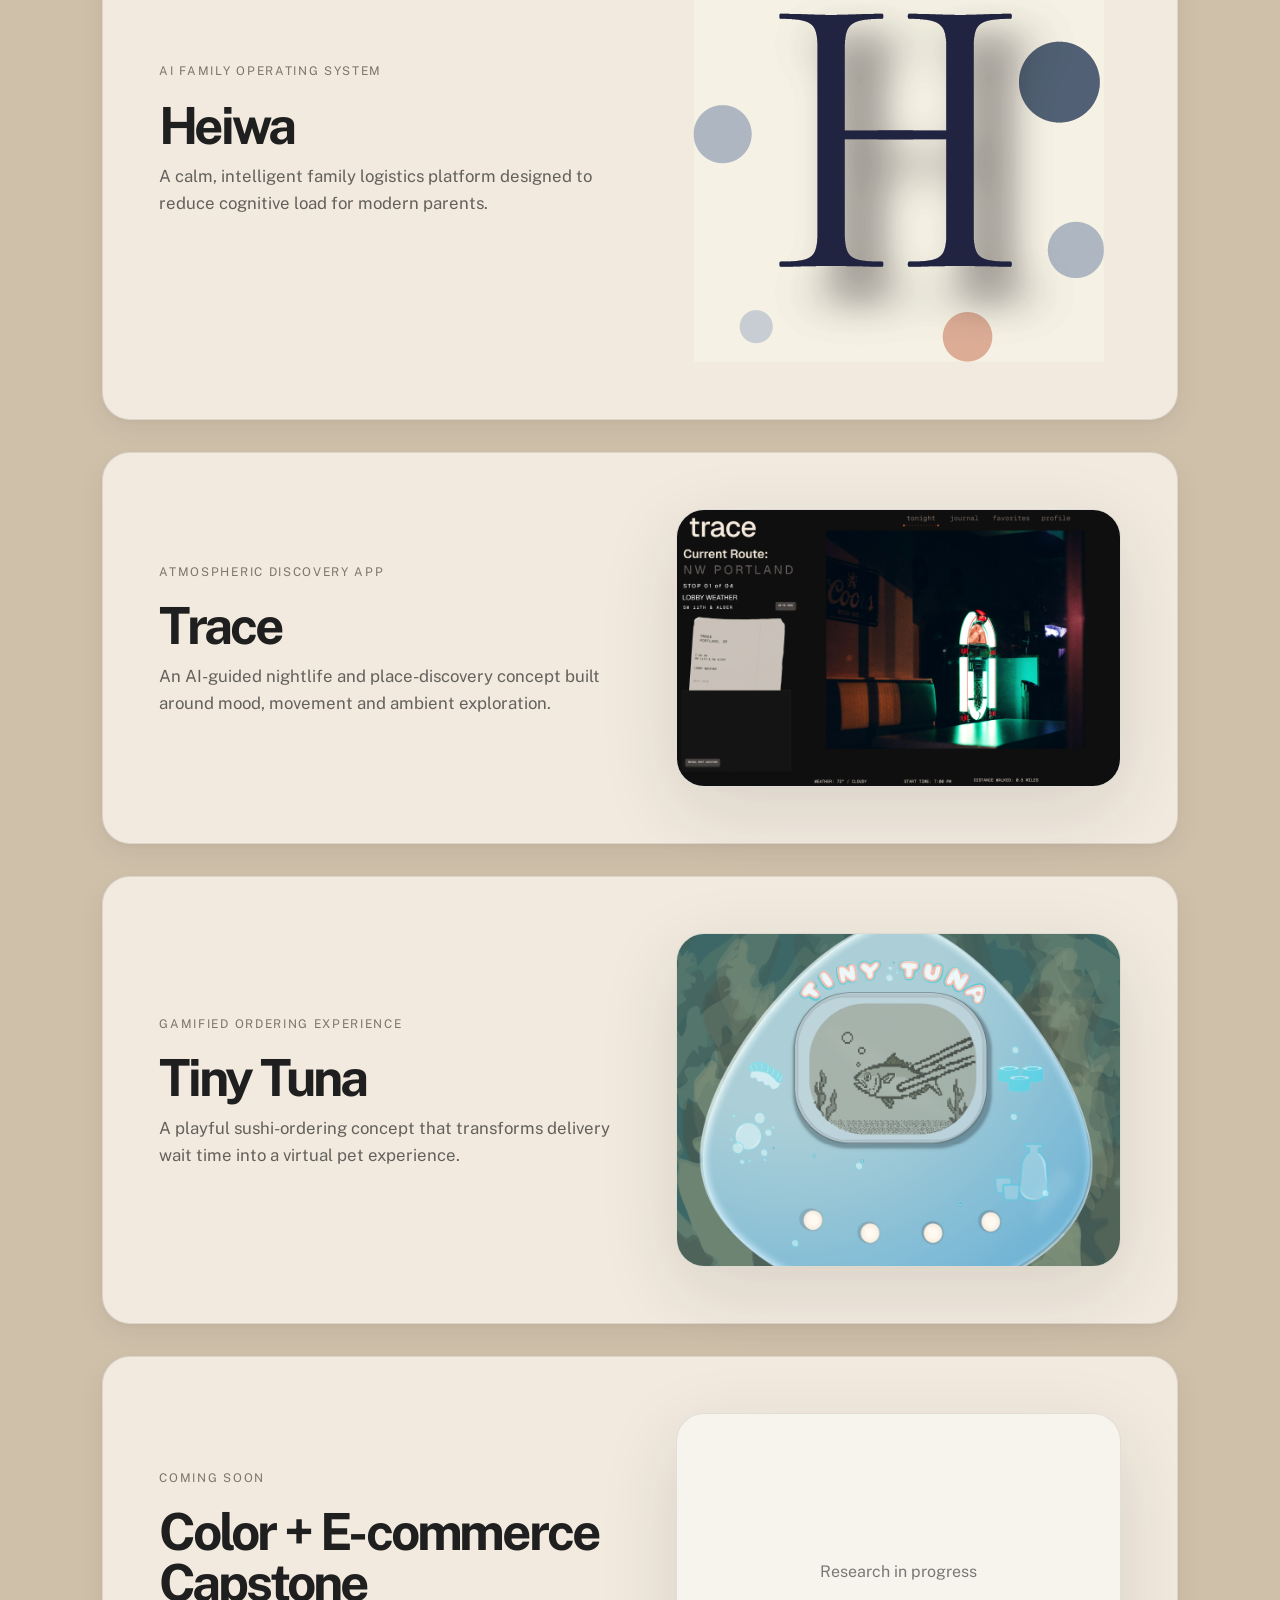
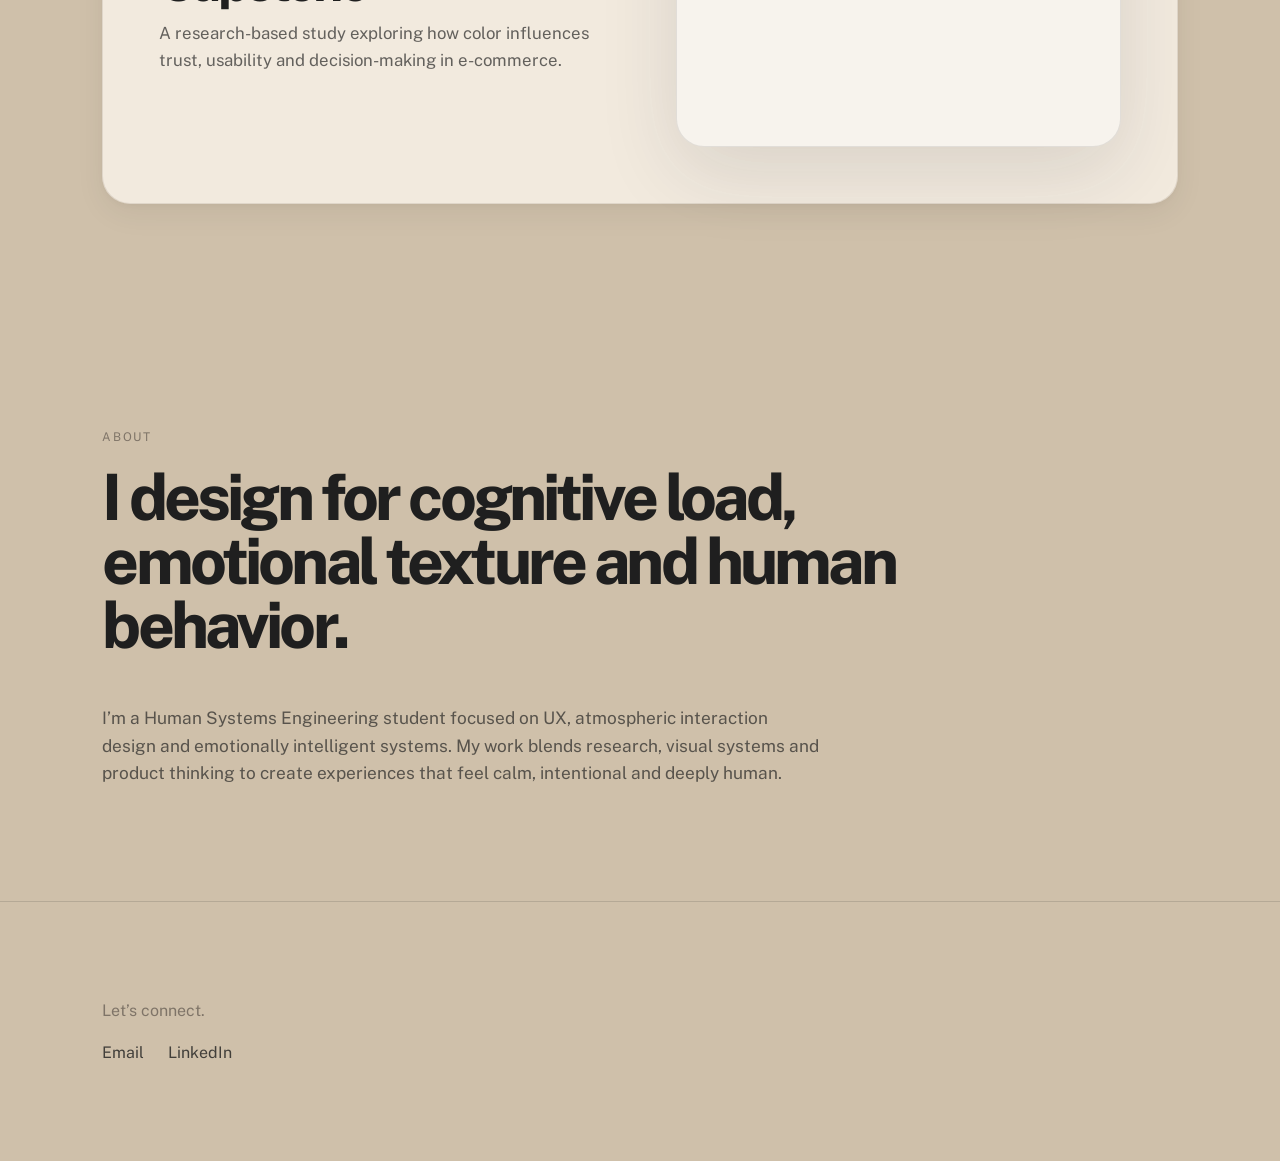
==== commit 7f6c4331: "Update index.html" ====
--- a/index.html
+++ b/index.html
@@ -3,21 +3,17 @@
 <head>
   <meta charset="UTF-8">
   <meta name="viewport" content="width=device-width, initial-scale=1.0">
+
   <title>Jennifer Robertson | Portfolio</title>
 
   <link rel="preconnect" href="https://fonts.googleapis.com">
   <link rel="preconnect" href="https://fonts.gstatic.com" crossorigin>
-
-  <link
-    href="https://fonts.googleapis.com/css2?family=Public+Sans:wght@300;400;500;600;700;800&display=swap"
-    rel="stylesheet"
-  >
+  <link href="https://fonts.googleapis.com/css2?family=Public+Sans:wght@300;400;500;600;700;800&display=swap" rel="stylesheet">
 
   <link rel="stylesheet" href="styles.css">
 </head>
 
 <body>
-
   <header>
     <a href="index.html" class="logo">Jennifer Robertson</a>
 
@@ -29,58 +25,42 @@
   </header>
 
   <main>
-
     <section class="hero fade-in">
       <p class="eyebrow">Human Systems Engineering + UX Design</p>
 
       <h1>Designing calmer systems for complex human moments.</h1>
 
-      <p class="intro">
-        I create research-informed product experiences that reduce cognitive load, clarify messy workflows and make digital systems feel more human.
-      </p>
+<p class="intro">
+  I create research-informed product experiences that reduce cognitive load, clarify messy workflows and make digital systems feel more human.
+</p>
 
       <a href="#work" class="button">View selected work</a>
     </section>
 
     <section id="work" class="work fade-in">
-
       <p class="eyebrow">Selected Work</p>
 
       <h2>Product systems with atmosphere.</h2>
 
-      <!-- HEIWA -->
-
       <a class="project-card" href="projects/heiwa.html">
-
         <div class="project-copy">
           <p class="project-label">AI family operating system</p>
-
           <h3>Heiwa</h3>
-
           <p>
             A calm, intelligent family logistics platform designed
             to reduce cognitive load for modern parents.
           </p>
         </div>
 
-        <div class="project-image">
-          <img
-            src="assets/images/heiwa-logo.png"
-            alt="Heiwa logo"
-          >
-        </div>
-
+        <div class="heiwa-hero-image">
+  <img src="../assets/images/heiwa-logo.png" alt="Heiwa logo">
+</div>
       </a>
 
-      <!-- TRACE -->
-
       <a class="project-card" href="projects/trace.html">
-
         <div class="project-copy">
           <p class="project-label">Atmospheric discovery app</p>
-
           <h3>Trace</h3>
-
           <p>
             An AI-guided nightlife and place-discovery concept
             built around mood, movement and ambient exploration.
@@ -88,23 +68,14 @@
         </div>
 
         <div class="project-image">
-          <img
-            src="assets/images/trace-preview.png"
-            alt="Preview of the Trace interface"
-          >
+          <img src="assets/images/trace-preview.png" alt="Preview of the Trace interface">
         </div>
-
       </a>
 
-      <!-- TINY TUNA -->
-
       <a class="project-card" href="projects/tiny-tuna.html">
-
         <div class="project-copy">
           <p class="project-label">Gamified ordering experience</p>
-
           <h3>Tiny Tuna</h3>
-
           <p>
             A playful sushi-ordering concept that transforms delivery
             wait time into a virtual pet experience.
@@ -112,23 +83,13 @@
         </div>
 
         <div class="project-image tiny-tuna-card-image">
-          <img
-            src="assets/images/tiny-tuna-preview.png"
-            alt="Tiny Tuna virtual pet sushi ordering concept"
-          >
-        </div>
-
-      </a>
-
-      <!-- CAPSTONE -->
+  <img src="assets/images/tiny-tuna-preview.png" alt="Tiny Tuna virtual pet sushi ordering concept">
+</div>
 
       <a class="project-card" href="projects/capstone.html">
-
         <div class="project-copy">
           <p class="project-label">Coming soon</p>
-
           <h3>Color + E-commerce Capstone</h3>
-
           <p>
             A research-based study exploring how color influences
             trust, usability and decision-making in e-commerce.
@@ -138,13 +99,10 @@
         <div class="project-image placeholder">
           <p>Research in progress</p>
         </div>
-
       </a>
-
     </section>
 
     <section id="about" class="about">
-
       <p class="eyebrow">About</p>
 
       <h2>I design for cognitive load, emotional texture and human behavior.</h2>
@@ -155,23 +113,17 @@
         My work blends research, visual systems and product thinking
         to create experiences that feel calm, intentional and deeply human.
       </p>
-
     </section>
-
   </main>
 
   <footer id="contact">
-
     <p>Let’s connect.</p>
 
     <div class="footer-links">
       <a href="mailto:robertsonjenniferc@gmail.com">Email</a>
-      <a href="https://www.linkedin.com/in/jennifercrobertson/" target="_blank">
-        LinkedIn
-      </a>
+      <a href="https://www.linkedin.com/in/jennifercrobertson/">LinkedIn</a>
+      
     </div>
-
   </footer>
-
 </body>
 </html>
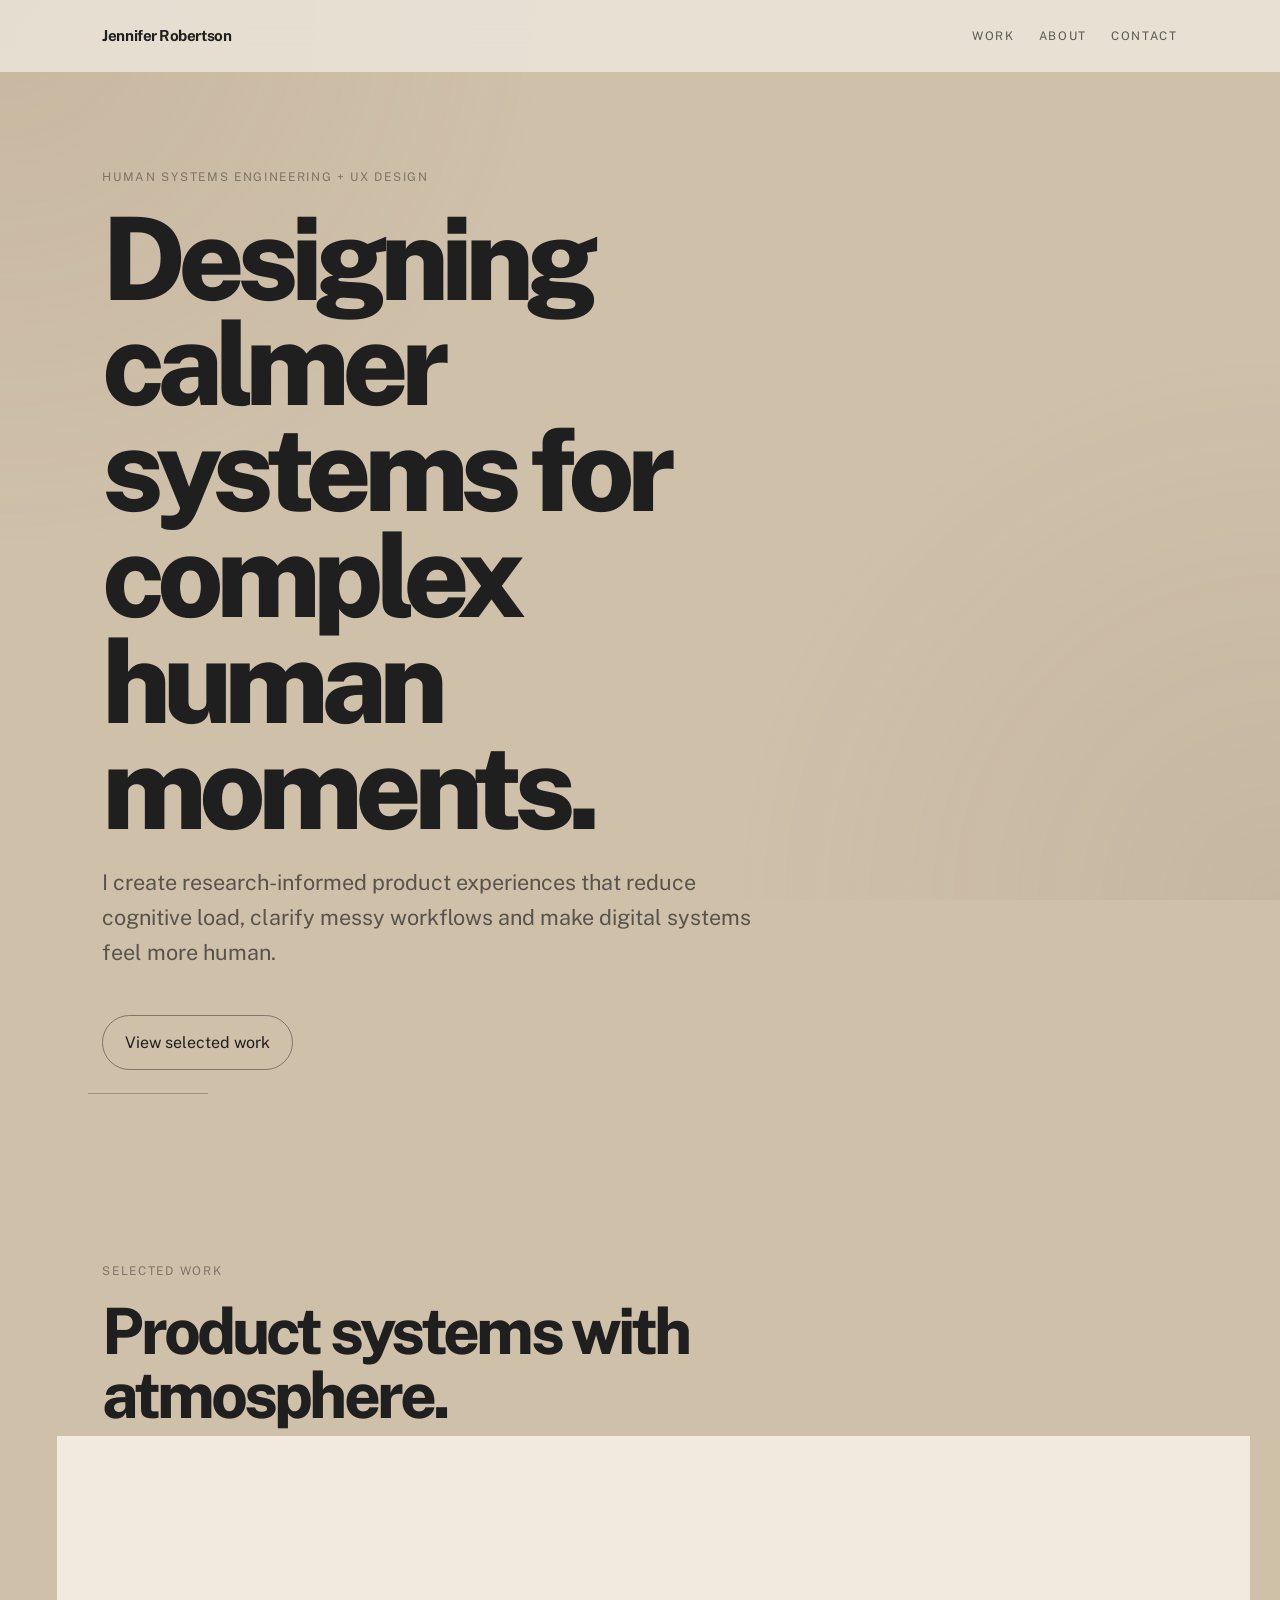
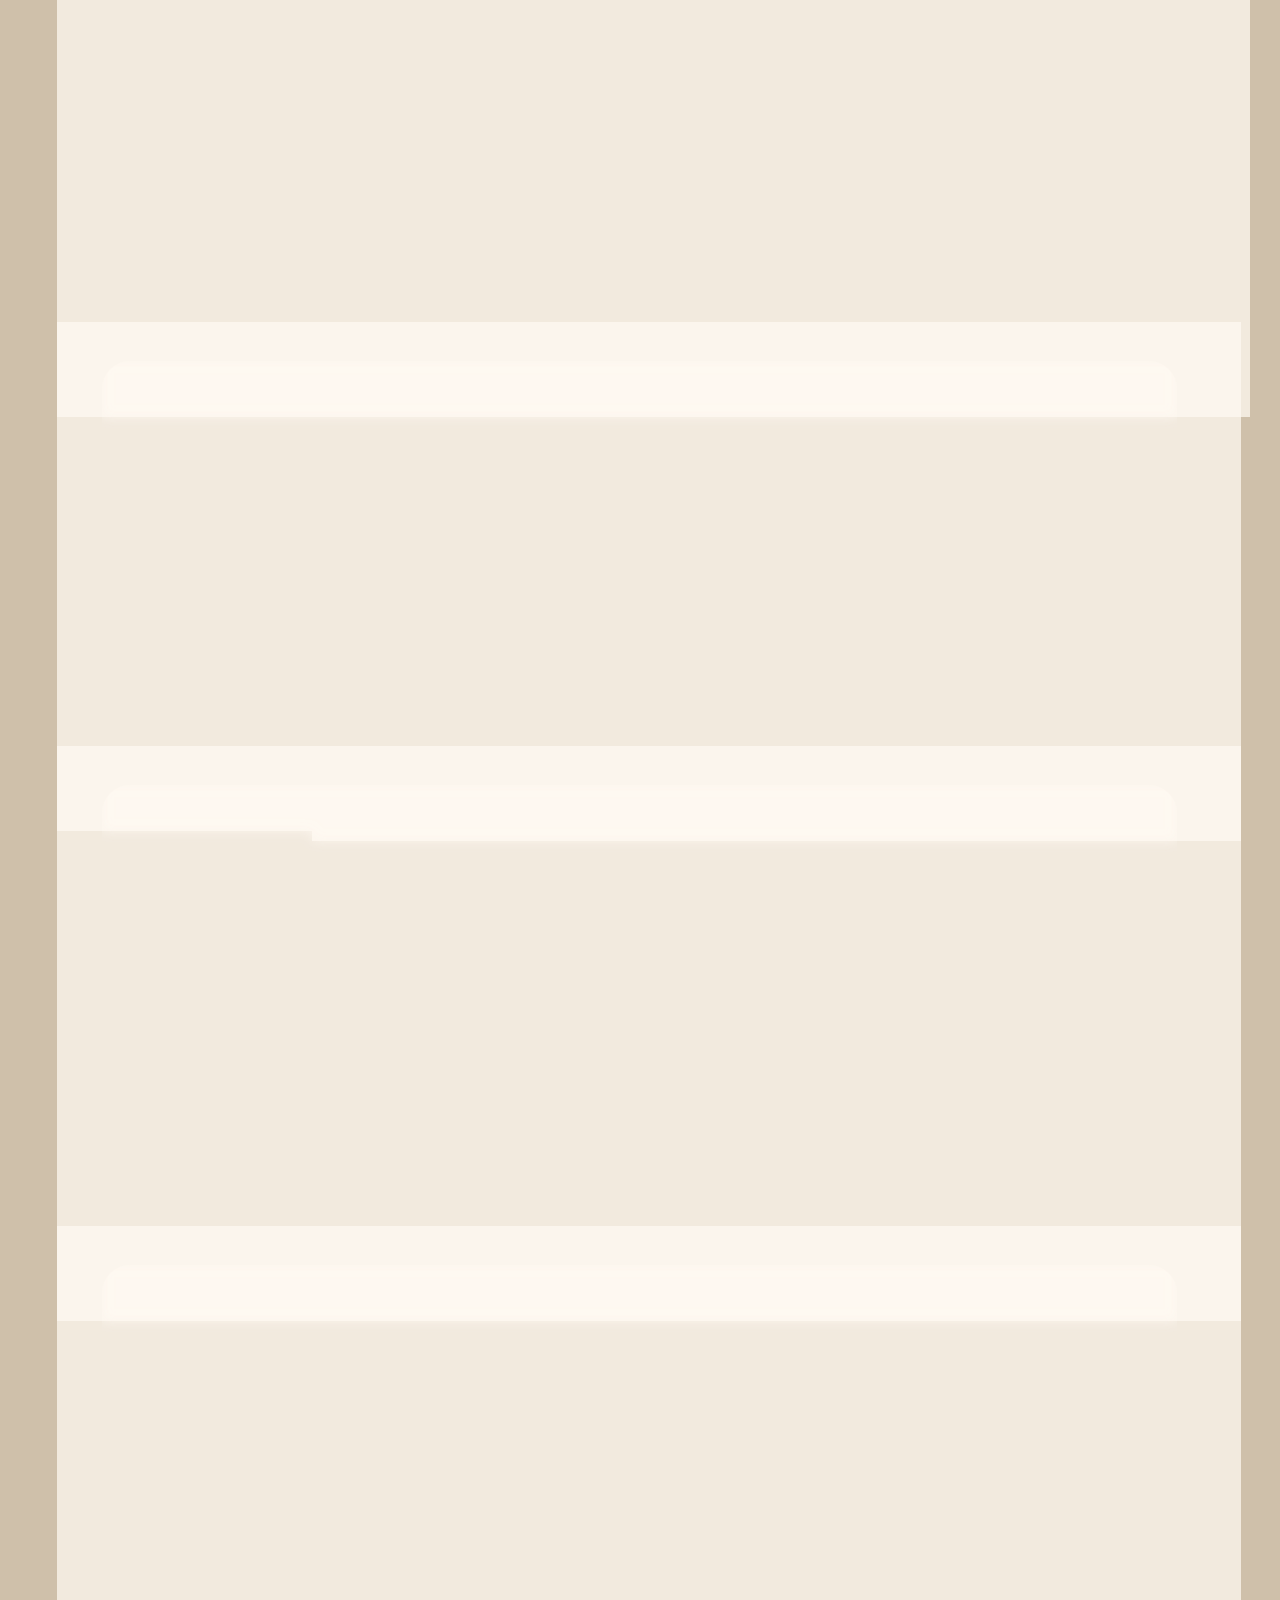
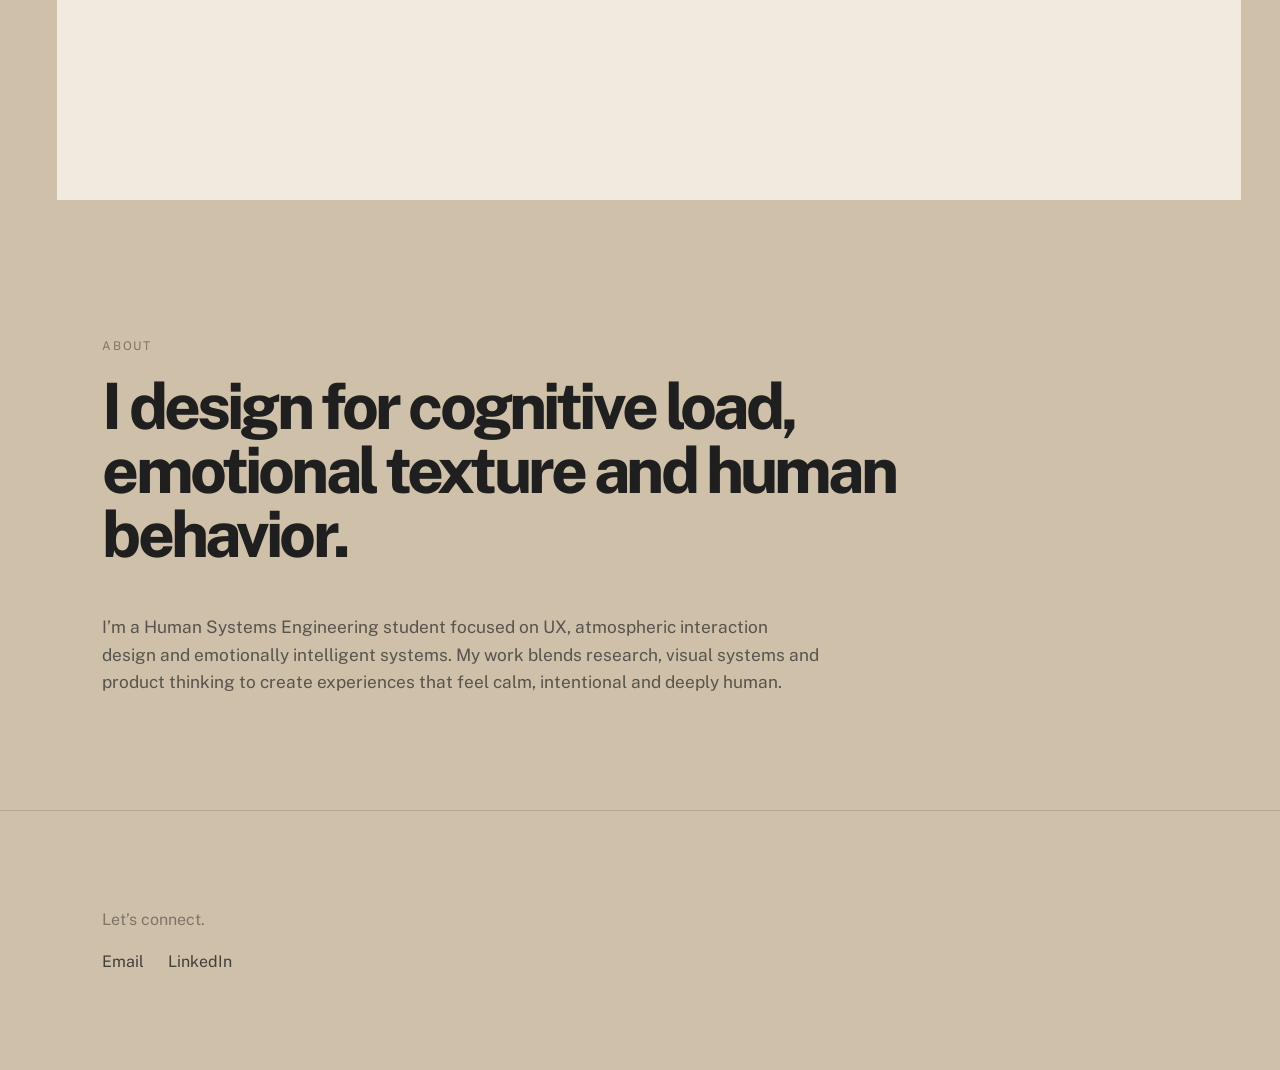
==== commit 4f632767: "trying to fix heiwa image" ====
--- a/index.html
+++ b/index.html
@@ -52,8 +52,8 @@
           </p>
         </div>
 
-        <div class="heiwa-hero-image">
-  <img src="../assets/images/heiwa-logo.png" alt="Heiwa logo">
+        <div class="project-image heiwa-card-image">
+  <img src="assets/images/heiwa-logo-new.png" alt="Heiwa logo">
 </div>
       </a>
 
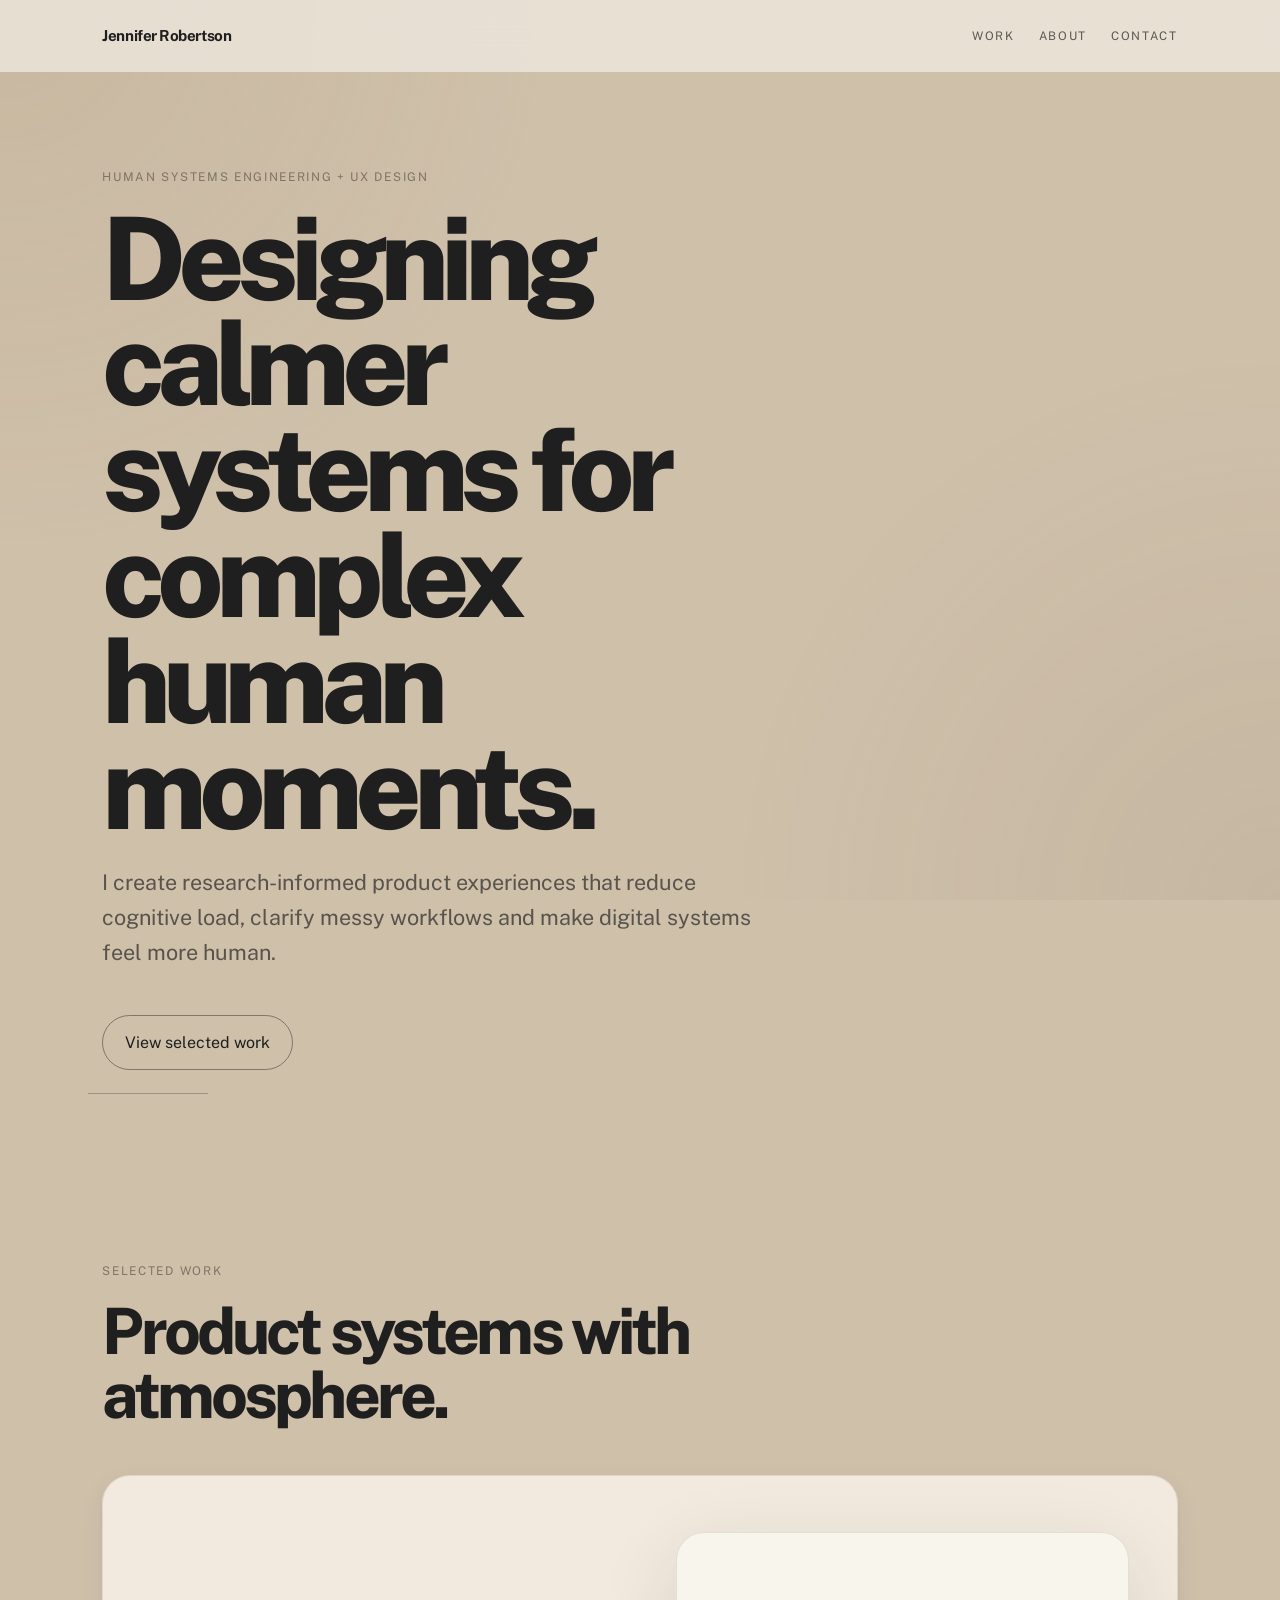
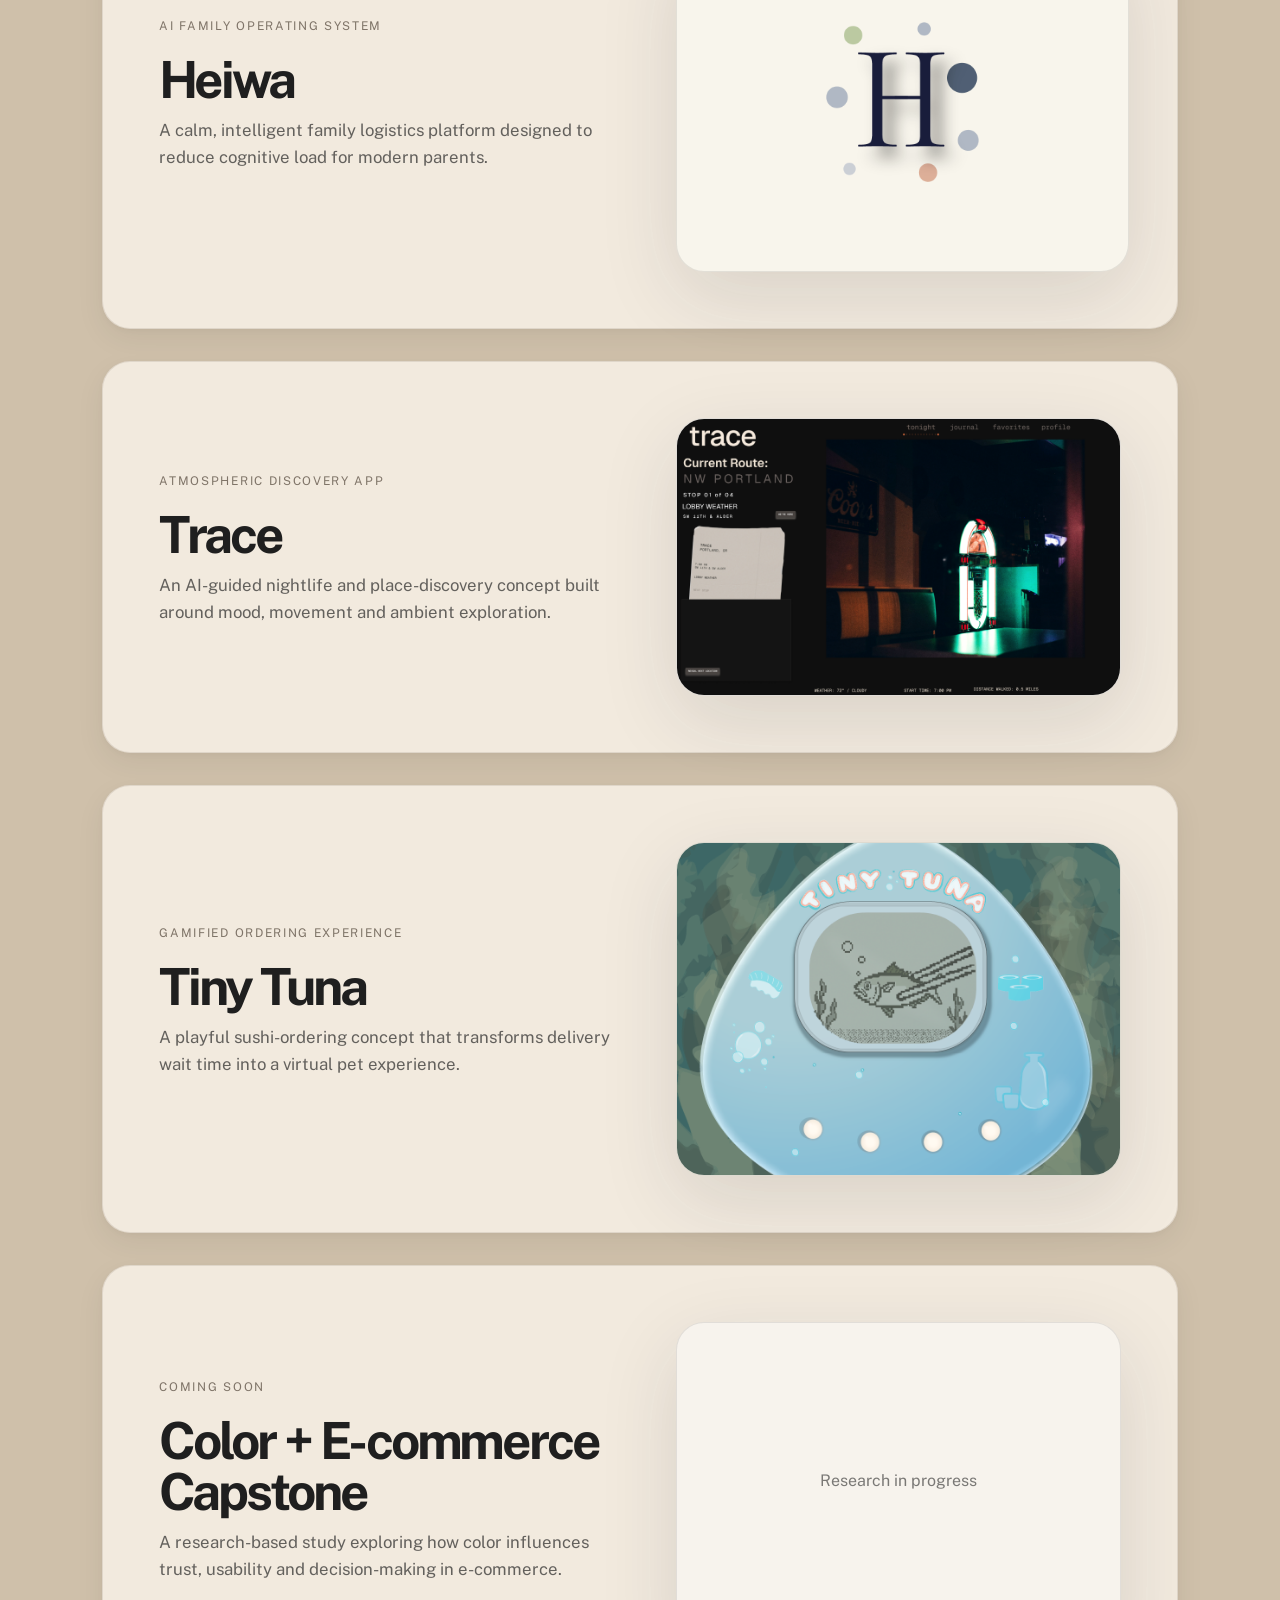
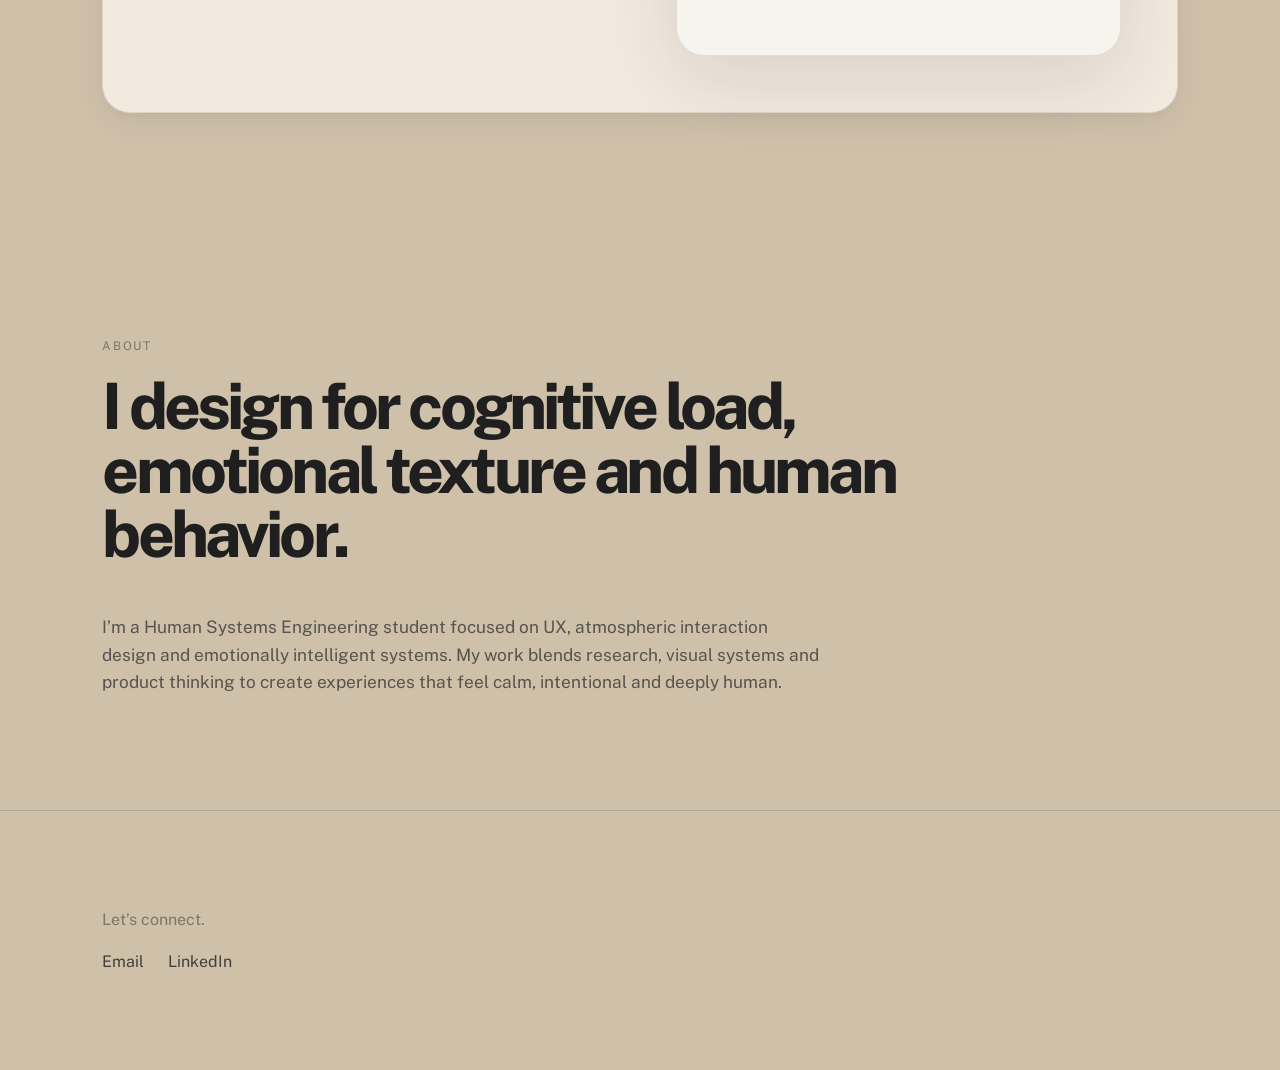
==== commit 27cbaf0c: "Update index.html" ====
--- a/index.html
+++ b/index.html
@@ -11,6 +11,11 @@
   <link href="https://fonts.googleapis.com/css2?family=Public+Sans:wght@300;400;500;600;700;800&display=swap" rel="stylesheet">
 
   <link rel="stylesheet" href="styles.css">
+  <meta property="og:title" content="Jennifer Robertson | Product Designer">
+<meta property="og:description" content="Designing products that simplify complex systems and support real human needs.">
+<meta property="og:image" content="https://jschlos2.github.io/jennifer-robertson-ux/images/portfolio-preview.png">
+<meta property="og:url" content="https://jschlos2.github.io/jennifer-robertson-ux/">
+<meta property="og:type" content="website">
 </head>
 
 <body>
